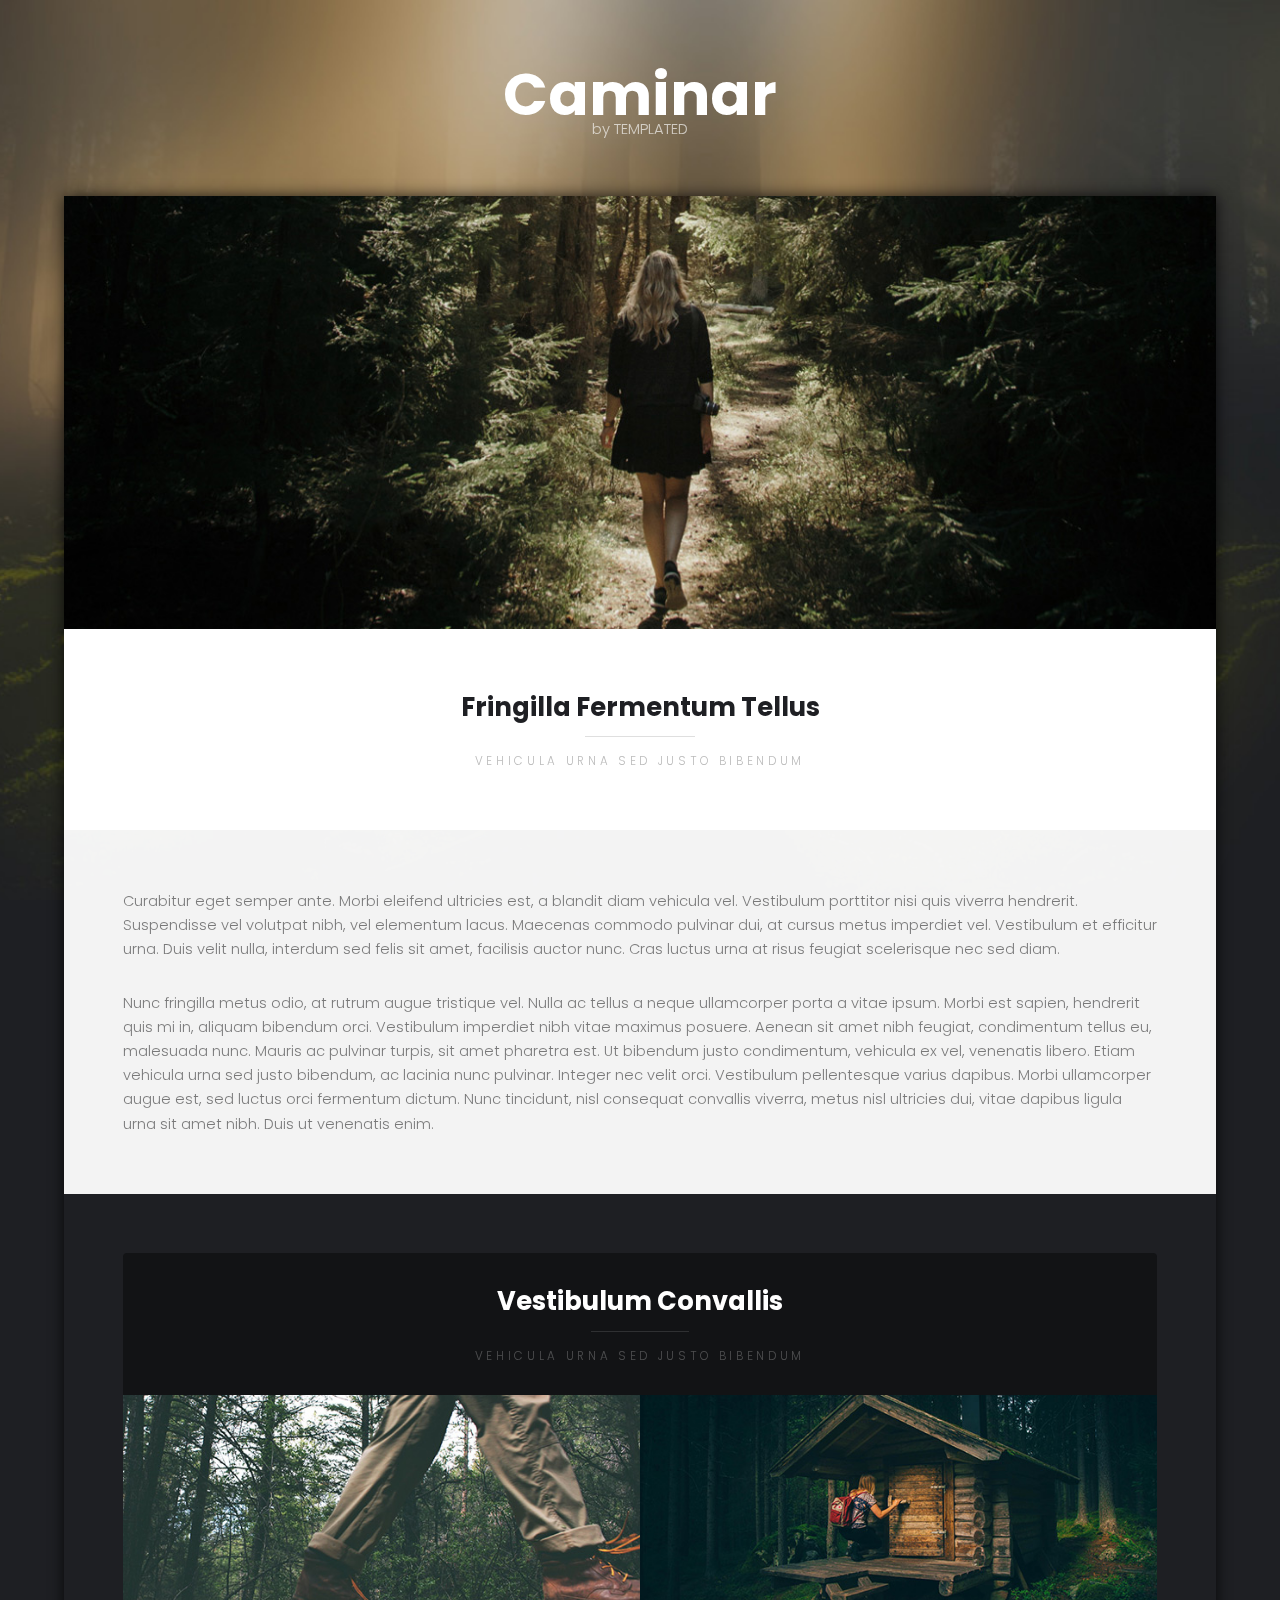
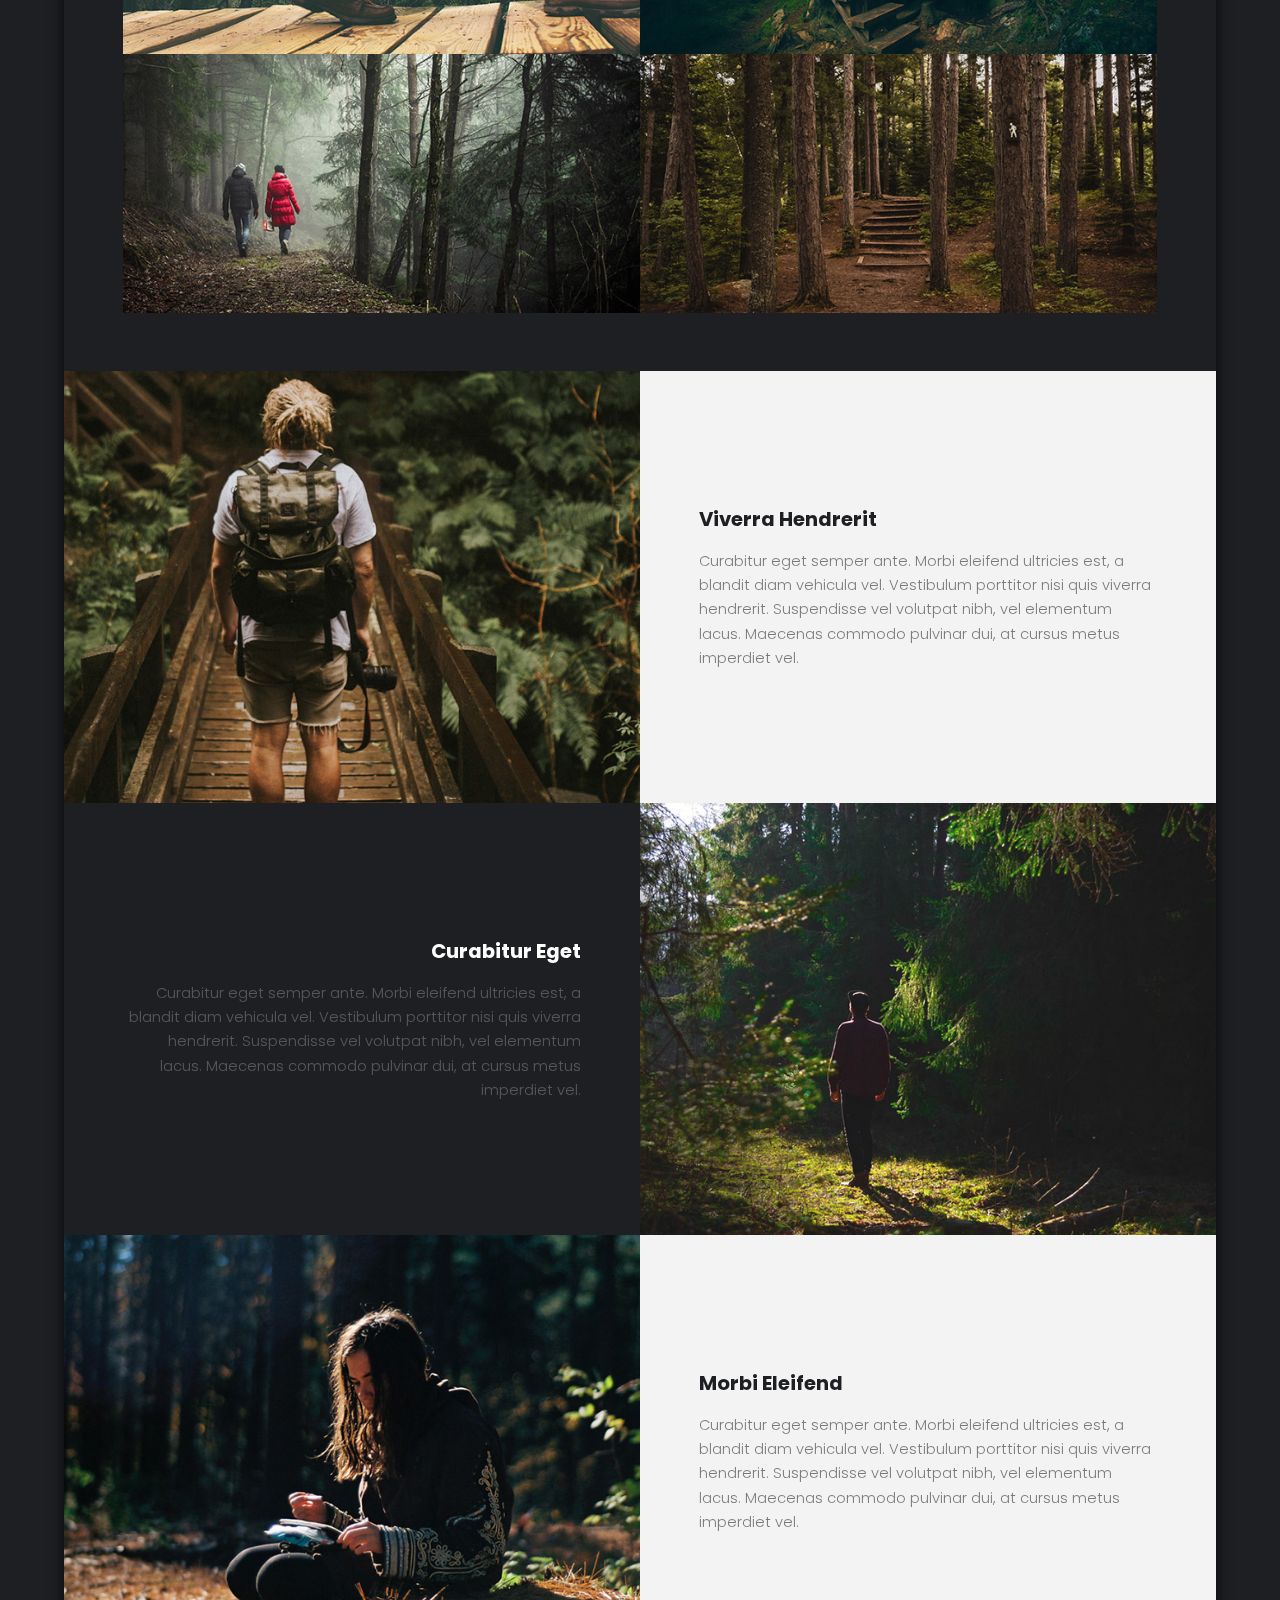
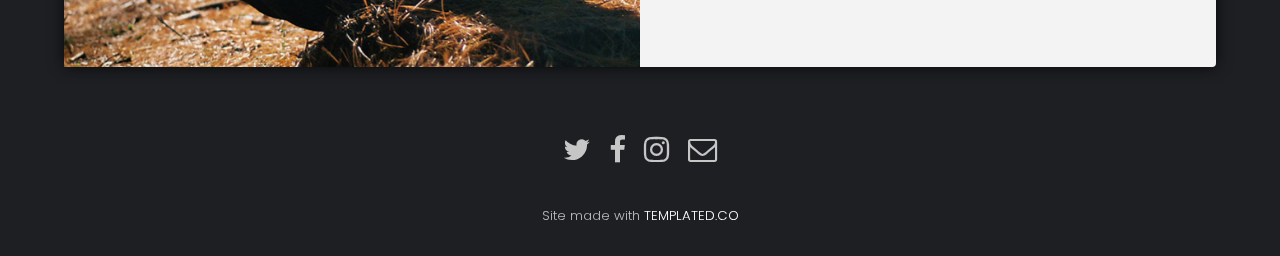
==== index.html @ f81799c0 "." ====
<!DOCTYPE HTML>
<!--
	Caminar by TEMPLATED
	templated.co @templatedco
	Released for free under the Creative Commons Attribution 3.0 license (templated.co/license)
-->
<html>
	<head>
		<title>Caminar by TEMPLATED</title>
		<meta charset="utf-8" />
		<meta name="viewport" content="width=device-width, initial-scale=1" />
		<link rel="stylesheet" href="assets/css/main.css" />
	</head>
	<body>

		<!-- Header -->
			<header id="header">
				<div class="logo"><a href="#">Caminar <span>by TEMPLATED</span></a></div>
			</header>

		<!-- Main -->
			<section id="main">
				<div class="inner">

				<!-- One -->
					<section id="one" class="wrapper style1">

						<div class="image fit flush">
							<img src="images/pic02.jpg" alt="" />
						</div>
						<header class="special">
							<h2>Fringilla Fermentum Tellus</h2>
							<p>vehicula urna sed justo bibendum</p>
						</header>
						<div class="content">
							<p>Curabitur eget semper ante. Morbi eleifend ultricies est, a blandit diam vehicula vel. Vestibulum porttitor nisi quis viverra hendrerit. Suspendisse vel volutpat nibh, vel elementum lacus. Maecenas commodo pulvinar dui, at cursus metus imperdiet vel. Vestibulum et efficitur urna. Duis velit nulla, interdum sed felis sit amet, facilisis auctor nunc. Cras luctus urna at risus feugiat scelerisque nec sed diam. </p>
							<p>Nunc fringilla metus odio, at rutrum augue tristique vel. Nulla ac tellus a neque ullamcorper porta a vitae ipsum. Morbi est sapien, hendrerit quis mi in, aliquam bibendum orci. Vestibulum imperdiet nibh vitae maximus posuere. Aenean sit amet nibh feugiat, condimentum tellus eu, malesuada nunc. Mauris ac pulvinar turpis, sit amet pharetra est. Ut bibendum justo condimentum, vehicula ex vel, venenatis libero. Etiam vehicula urna sed justo bibendum, ac lacinia nunc pulvinar. Integer nec velit orci. Vestibulum pellentesque varius dapibus. Morbi ullamcorper augue est, sed luctus orci fermentum dictum. Nunc tincidunt, nisl consequat convallis viverra, metus nisl ultricies dui, vitae dapibus ligula urna sit amet nibh. Duis ut venenatis enim.</p>
						</div>
					</section>

				<!-- Two -->
					<section id="two" class="wrapper style2">
						<header>
							<h2>Vestibulum Convallis</h2>
							<p>vehicula urna sed justo bibendum</p>
						</header>
						<div class="content">
							<div class="gallery">
								<div>
									<div class="image fit flush">
										<a href="images/pic03.jpg"><img src="images/pic03.jpg" alt="" /></a>
									</div>
								</div>
								<div>
									<div class="image fit flush">
										<a href="images/pic01.jpg"><img src="images/pic01.jpg" alt="" /></a>
									</div>
								</div>
								<div>
									<div class="image fit flush">
										<a href="images/pic04.jpg"><img src="images/pic04.jpg" alt="" /></a>
									</div>
								</div>
								<div>
									<div class="image fit flush">
										<a href="images/pic05.jpg"><img src="images/pic05.jpg" alt="" /></a>
									</div>
								</div>
							</div>
						</div>
					</section>

				<!-- Three -->
					<section id="three" class="wrapper">
						<div class="spotlight">
							<div class="image flush"><img src="images/pic06.jpg" alt="" /></div>
							<div class="inner">
								<h3>Viverra Hendrerit</h3>
								<p>Curabitur eget semper ante. Morbi eleifend ultricies est, a blandit diam vehicula vel. Vestibulum porttitor nisi quis viverra hendrerit. Suspendisse vel volutpat nibh, vel elementum lacus. Maecenas commodo pulvinar dui, at cursus metus imperdiet vel.</p>
							</div>
						</div>
						<div class="spotlight alt">
							<div class="image flush"><img src="images/pic07.jpg" alt="" /></div>
							<div  class="inner">
								<h3>Curabitur Eget</h3>
								<p>Curabitur eget semper ante. Morbi eleifend ultricies est, a blandit diam vehicula vel. Vestibulum porttitor nisi quis viverra hendrerit. Suspendisse vel volutpat nibh, vel elementum lacus. Maecenas commodo pulvinar dui, at cursus metus imperdiet vel.</p>
							</div>
						</div>
						<div class="spotlight">
							<div class="image flush"><img src="images/pic08.jpg" alt="" /></div>
							<div class="inner">
								<h3>Morbi Eleifend</h3>
								<p>Curabitur eget semper ante. Morbi eleifend ultricies est, a blandit diam vehicula vel. Vestibulum porttitor nisi quis viverra hendrerit. Suspendisse vel volutpat nibh, vel elementum lacus. Maecenas commodo pulvinar dui, at cursus metus imperdiet vel.</p>
							</div>
						</div>
					</section>

				</div>
			</section>

		<!-- Footer -->
			<footer id="footer">
				<div class="container">
					<ul class="icons">
						<li><a href="#" class="icon fa-twitter"><span class="label">Twitter</span></a></li>
						<li><a href="#" class="icon fa-facebook"><span class="label">Facebook</span></a></li>
						<li><a href="#" class="icon fa-instagram"><span class="label">Instagram</span></a></li>
						<li><a href="#" class="icon fa-envelope-o"><span class="label">Email</span></a></li>
					</ul>
				</div>
			</footer>

		<div class="copyright">
			Site made with <a href="https://templated.co/">TEMPLATED.CO</a>
		</div>

		<!-- Scripts -->
			<script src="assets/js/jquery.min.js"></script>
			<script src="assets/js/jquery.poptrox.min.js"></script>
			<script src="assets/js/skel.min.js"></script>
			<script src="assets/js/util.js"></script>
			<script src="assets/js/main.js"></script>

	</body>
</html>
---- assets/css/main.css ----
@import url(font-awesome.min.css);
@import url("https://fonts.googleapis.com/css?family=Poppins:300,400,500,600,700");

/*
	Caminar by TEMPLATED
	templated.co @templatedco
	Released for free under the Creative Commons Attribution 3.0 license (templated.co/license)
*/

/* Reset */

	html, body, div, span, applet, object, iframe, h1, h2, h3, h4, h5, h6, p, blockquote, pre, a, abbr, acronym, address, big, cite, code, del, dfn, em, img, ins, kbd, q, s, samp, small, strike, strong, sub, sup, tt, var, b, u, i, center, dl, dt, dd, ol, ul, li, fieldset, form, label, legend, table, caption, tbody, tfoot, thead, tr, th, td, article, aside, canvas, details, embed, figure, figcaption, footer, header, hgroup, menu, nav, output, ruby, section, summary, time, mark, audio, video {
		margin: 0;
		padding: 0;
		border: 0;
		font-size: 100%;
		font: inherit;
		vertical-align: baseline;
	}

	article, aside, details, figcaption, figure, footer, header, hgroup, menu, nav, section {
		display: block;
	}

	body {
		line-height: 1;
	}

	ol, ul {
		list-style: none;
	}

	blockquote, q {
		quotes: none;
	}

	blockquote:before, blockquote:after, q:before, q:after {
		content: '';
		content: none;
	}

	table {
		border-collapse: collapse;
		border-spacing: 0;
	}

	body {
		-webkit-text-size-adjust: none;
	}

/* Box Model */

	*, *:before, *:after {
		-moz-box-sizing: border-box;
		-webkit-box-sizing: border-box;
		box-sizing: border-box;
	}

/* Containers */

	.container {
		margin-left: auto;
		margin-right: auto;
	}

	.container.\31 25\25 {
		width: 100%;
		max-width: 100rem;
		min-width: 80rem;
	}

	.container.\37 5\25 {
		width: 60rem;
	}

	.container.\35 0\25 {
		width: 40rem;
	}

	.container.\32 5\25 {
		width: 20rem;
	}

	.container {
		width: 80rem;
	}

	@media screen and (max-width: 1680px) {

		.container.\31 25\25 {
			width: 100%;
			max-width: 100rem;
			min-width: 80rem;
		}

		.container.\37 5\25 {
			width: 60rem;
		}

		.container.\35 0\25 {
			width: 40rem;
		}

		.container.\32 5\25 {
			width: 20rem;
		}

		.container {
			width: 80rem;
		}

	}

	@media screen and (max-width: 1280px) {

		.container.\31 25\25 {
			width: 100%;
			max-width: 81.25rem;
			min-width: 65rem;
		}

		.container.\37 5\25 {
			width: 48.75rem;
		}

		.container.\35 0\25 {
			width: 32.5rem;
		}

		.container.\32 5\25 {
			width: 16.25rem;
		}

		.container {
			width: 65rem;
		}

	}

	@media screen and (max-width: 980px) {

		.container.\31 25\25 {
			width: 100%;
			max-width: 112.5%;
			min-width: 90%;
		}

		.container.\37 5\25 {
			width: 67.5%;
		}

		.container.\35 0\25 {
			width: 45%;
		}

		.container.\32 5\25 {
			width: 22.5%;
		}

		.container {
			width: 90%;
		}

	}

	@media screen and (max-width: 736px) {

		.container.\31 25\25 {
			width: 100%;
			max-width: 112.5%;
			min-width: 90%;
		}

		.container.\37 5\25 {
			width: 67.5%;
		}

		.container.\35 0\25 {
			width: 45%;
		}
		}

		.container.\32 5\25 {
			width: 22.5%;
		}

		.container {
			width: 90% !important;
		}

	}

	@media screen and (max-width: 480px) {

		.container.\31 25\25 {
			width: 100%;
			max-width: 112.5%;
			min-width: 90%;
		}

		.container.\37 5\25 {
			width: 67.5%;
		}

		.container.\35 0\25 {
			width: 45%;
		}

		.container.\32 5\25 {
			width: 22.5%;
		}

		.container {
			width: 90% !important;
		}

	}

/* Grid */

	.row {
		border-bottom: solid 1px transparent;
		-moz-box-sizing: border-box;
		-webkit-box-sizing: border-box;
		box-sizing: border-box;
	}

	.row > * {
		float: left;
		-moz-box-sizing: border-box;
		-webkit-box-sizing: border-box;
		box-sizing: border-box;
	}

	.row:after, .row:before {
		content: '';
		display: block;
		clear: both;
		height: 0;
	}

	.row.uniform > * > :first-child {
		margin-top: 0;
	}

	.row.uniform > * > :last-child {
		margin-bottom: 0;
	}

	.row.\30 \25 > * {
		padding: 0 0 0 0rem;
	}

	.row.\30 \25 {
		margin: 0 0 -1px 0rem;
	}

	.row.uniform.\30 \25 > * {
		padding: 0rem 0 0 0rem;
	}

	.row.uniform.\30 \25 {
		margin: 0rem 0 -1px 0rem;
	}

	.row > * {
		padding: 0 0 0 2rem;
	}

	.row {
		margin: 0 0 -1px -2rem;
	}

	.row.uniform > * {
		padding: 2rem 0 0 2rem;
	}

	.row.uniform {
		margin: -2rem 0 -1px -2rem;
	}

	.row.\32 00\25 > * {
		padding: 0 0 0 4rem;
	}

	.row.\32 00\25 {
		margin: 0 0 -1px -4rem;
	}

	.row.uniform.\32 00\25 > * {
		padding: 4rem 0 0 4rem;
	}

	.row.uniform.\32 00\25 {
		margin: -4rem 0 -1px -4rem;
	}

	.row.\31 50\25 > * {
		padding: 0 0 0 3rem;
	}

	.row.\31 50\25 {
		margin: 0 0 -1px -3rem;
	}

	.row.uniform.\31 50\25 > * {
		padding: 3rem 0 0 3rem;
	}

	.row.uniform.\31 50\25 {
		margin: -3rem 0 -1px -3rem;
	}

	.row.\35 0\25 > * {
		padding: 0 0 0 1rem;
	}

	.row.\35 0\25 {
		margin: 0 0 -1px -1rem;
	}

	.row.uniform.\35 0\25 > * {
		padding: 1rem 0 0 1rem;
	}

	.row.uniform.\35 0\25 {
		margin: -1rem 0 -1px -1rem;
	}

	.row.\32 5\25 > * {
		padding: 0 0 0 0.5rem;
	}

	.row.\32 5\25 {
		margin: 0 0 -1px -0.5rem;
	}

	.row.uniform.\32 5\25 > * {
		padding: 0.5rem 0 0 0.5rem;
	}

	.row.uniform.\32 5\25 {
		margin: -0.5rem 0 -1px -0.5rem;
	}

	.\31 2u, .\31 2u\24 {
		width: 100%;
		clear: none;
		margin-left: 0;
	}

	.\31 1u, .\31 1u\24 {
		width: 91.6666666667%;
		clear: none;
		margin-left: 0;
	}

	.\31 0u, .\31 0u\24 {
		width: 83.3333333333%;
		clear: none;
		margin-left: 0;
	}

	.\39 u, .\39 u\24 {
		width: 75%;
		clear: none;
		margin-left: 0;
	}

	.\38 u, .\38 u\24 {
		width: 66.6666666667%;
		clear: none;
		margin-left: 0;
	}

	.\37 u, .\37 u\24 {
		width: 58.3333333333%;
		clear: none;
		margin-left: 0;
	}

	.\36 u, .\36 u\24 {
		width: 50%;
		clear: none;
		margin-left: 0;
	}

	.\35 u, .\35 u\24 {
		width: 41.6666666667%;
		clear: none;
		margin-left: 0;
	}

	.\34 u, .\34 u\24 {
		width: 33.3333333333%;
		clear: none;
		margin-left: 0;
	}

	.\33 u, .\33 u\24 {
		width: 25%;
		clear: none;
		margin-left: 0;
	}

	.\32 u, .\32 u\24 {
		width: 16.6666666667%;
		clear: none;
		margin-left: 0;
	}

	.\31 u, .\31 u\24 {
		width: 8.3333333333%;
		clear: none;
		margin-left: 0;
	}

	.\31 2u\24 + *,
	.\31 1u\24 + *,
	.\31 0u\24 + *,
	.\39 u\24 + *,
	.\38 u\24 + *,
	.\37 u\24 + *,
	.\36 u\24 + *,
	.\35 u\24 + *,
	.\34 u\24 + *,
	.\33 u\24 + *,
	.\32 u\24 + *,
	.\31 u\24 + * {
		clear: left;
	}

	.\-11u {
		margin-left: 91.66667%;
	}

	.\-10u {
		margin-left: 83.33333%;
	}

	.\-9u {
		margin-left: 75%;
	}

	.\-8u {
		margin-left: 66.66667%;
	}

	.\-7u {
		margin-left: 58.33333%;
	}

	.\-6u {
		margin-left: 50%;
	}

	.\-5u {
		margin-left: 41.66667%;
	}

	.\-4u {
		margin-left: 33.33333%;
	}

	.\-3u {
		margin-left: 25%;
	}

	.\-2u {
		margin-left: 16.66667%;
	}

	.\-1u {
		margin-left: 8.33333%;
	}

	@media screen and (max-width: 1680px) {

		.row > * {
			padding: 0 0 0 2rem;
		}

		.row {
			margin: 0 0 -1px -2rem;
		}

		.row.uniform > * {
			padding: 2rem 0 0 2rem;
		}

		.row.uniform {
			margin: -2rem 0 -1px -2rem;
		}

		.row.\32 00\25 > * {
			padding: 0 0 0 4rem;
		}

		.row.\32 00\25 {
			margin: 0 0 -1px -4rem;
		}

		.row.uniform.\32 00\25 > * {
			padding: 4rem 0 0 4rem;
		}

		.row.uniform.\32 00\25 {
			margin: -4rem 0 -1px -4rem;
		}

		.row.\31 50\25 > * {
			padding: 0 0 0 3rem;
		}

		.row.\31 50\25 {
			margin: 0 0 -1px -3rem;
		}

		.row.uniform.\31 50\25 > * {
			padding: 3rem 0 0 3rem;
		}

		.row.uniform.\31 50\25 {
			margin: -3rem 0 -1px -3rem;
		}

		.row.\35 0\25 > * {
			padding: 0 0 0 1rem;
		}

		.row.\35 0\25 {
			margin: 0 0 -1px -1rem;
		}

		.row.uniform.\35 0\25 > * {
			padding: 1rem 0 0 1rem;
		}

		.row.uniform.\35 0\25 {
			margin: -1rem 0 -1px -1rem;
		}

		.row.\32 5\25 > * {
			padding: 0 0 0 0.5rem;
		}

		.row.\32 5\25 {
			margin: 0 0 -1px -0.5rem;
		}

		.row.uniform.\32 5\25 > * {
			padding: 0.5rem 0 0 0.5rem;
		}

		.row.uniform.\32 5\25 {
			margin: -0.5rem 0 -1px -0.5rem;
		}

		.\31 2u\28xlarge\29, .\31 2u\24\28xlarge\29 {
			width: 100%;
			clear: none;
			margin-left: 0;
		}

		.\31 1u\28xlarge\29, .\31 1u\24\28xlarge\29 {
			width: 91.6666666667%;
			clear: none;
			margin-left: 0;
		}

		.\31 0u\28xlarge\29, .\31 0u\24\28xlarge\29 {
			width: 83.3333333333%;
			clear: none;
			margin-left: 0;
		}

		.\39 u\28xlarge\29, .\39 u\24\28xlarge\29 {
			width: 75%;
			clear: none;
			margin-left: 0;
		}

		.\38 u\28xlarge\29, .\38 u\24\28xlarge\29 {
			width: 66.6666666667%;
			clear: none;
			margin-left: 0;
		}

		.\37 u\28xlarge\29, .\37 u\24\28xlarge\29 {
			width: 58.3333333333%;
			clear: none;
			margin-left: 0;
		}

		.\36 u\28xlarge\29, .\36 u\24\28xlarge\29 {
			width: 50%;
			clear: none;
			margin-left: 0;
		}

		.\35 u\28xlarge\29, .\35 u\24\28xlarge\29 {
			width: 41.6666666667%;
			clear: none;
			margin-left: 0;
		}

		.\34 u\28xlarge\29, .\34 u\24\28xlarge\29 {
			width: 33.3333333333%;
			clear: none;
			margin-left: 0;
		}

		.\33 u\28xlarge\29, .\33 u\24\28xlarge\29 {
			width: 25%;
			clear: none;
			margin-left: 0;
		}

		.\32 u\28xlarge\29, .\32 u\24\28xlarge\29 {
			width: 16.6666666667%;
			clear: none;
			margin-left: 0;
		}

		.\31 u\28xlarge\29, .\31 u\24\28xlarge\29 {
			width: 8.3333333333%;
			clear: none;
			margin-left: 0;
		}

		.\31 2u\24\28xlarge\29 + *,
		.\31 1u\24\28xlarge\29 + *,
		.\31 0u\24\28xlarge\29 + *,
		.\39 u\24\28xlarge\29 + *,
		.\38 u\24\28xlarge\29 + *,
		.\37 u\24\28xlarge\29 + *,
		.\36 u\24\28xlarge\29 + *,
		.\35 u\24\28xlarge\29 + *,
		.\34 u\24\28xlarge\29 + *,
		.\33 u\24\28xlarge\29 + *,
		.\32 u\24\28xlarge\29 + *,
		.\31 u\24\28xlarge\29 + * {
			clear: left;
		}

		.\-11u\28xlarge\29 {
			margin-left: 91.66667%;
		}

		.\-10u\28xlarge\29 {
			margin-left: 83.33333%;
		}

		.\-9u\28xlarge\29 {
			margin-left: 75%;
		}

		.\-8u\28xlarge\29 {
			margin-left: 66.66667%;
		}

		.\-7u\28xlarge\29 {
			margin-left: 58.33333%;
		}

		.\-6u\28xlarge\29 {
			margin-left: 50%;
		}

		.\-5u\28xlarge\29 {
			margin-left: 41.66667%;
		}

		.\-4u\28xlarge\29 {
			margin-left: 33.33333%;
		}

		.\-3u\28xlarge\29 {
			margin-left: 25%;
		}

		.\-2u\28xlarge\29 {
			margin-left: 16.66667%;
		}

		.\-1u\28xlarge\29 {
			margin-left: 8.33333%;
		}

	}

	@media screen and (max-width: 1280px) {

		.row > * {
			padding: 0 0 0 1.5rem;
		}

		.row {
			margin: 0 0 -1px -1.5rem;
		}

		.row.uniform > * {
			padding: 1.5rem 0 0 1.5rem;
		}

		.row.uniform {
			margin: -1.5rem 0 -1px -1.5rem;
		}

		.row.\32 00\25 > * {
			padding: 0 0 0 3rem;
		}

		.row.\32 00\25 {
			margin: 0 0 -1px -3rem;
		}

		.row.uniform.\32 00\25 > * {
			padding: 3rem 0 0 3rem;
		}

		.row.uniform.\32 00\25 {
			margin: -3rem 0 -1px -3rem;
		}

		.row.\31 50\25 > * {
			padding: 0 0 0 2.25rem;
		}

		.row.\31 50\25 {
			margin: 0 0 -1px -2.25rem;
		}

		.row.uniform.\31 50\25 > * {
			padding: 2.25rem 0 0 2.25rem;
		}

		.row.uniform.\31 50\25 {
			margin: -2.25rem 0 -1px -2.25rem;
		}

		.row.\35 0\25 > * {
			padding: 0 0 0 0.75rem;
		}

		.row.\35 0\25 {
			margin: 0 0 -1px -0.75rem;
		}

		.row.uniform.\35 0\25 > * {
			padding: 0.75rem 0 0 0.75rem;
		}

		.row.uniform.\35 0\25 {
			margin: -0.75rem 0 -1px -0.75rem;
		}

		.row.\32 5\25 > * {
			padding: 0 0 0 0.375rem;
		}

		.row.\32 5\25 {
			margin: 0 0 -1px -0.375rem;
		}

		.row.uniform.\32 5\25 > * {
			padding: 0.375rem 0 0 0.375rem;
		}

		.row.uniform.\32 5\25 {
			margin: -0.375rem 0 -1px -0.375rem;
		}

		.\31 2u\28large\29, .\31 2u\24\28large\29 {
			width: 100%;
			clear: none;
			margin-left: 0;
		}

		.\31 1u\28large\29, .\31 1u\24\28large\29 {
			width: 91.6666666667%;
			clear: none;
			margin-left: 0;
		}

		.\31 0u\28large\29, .\31 0u\24\28large\29 {
			width: 83.3333333333%;
			clear: none;
			margin-left: 0;
		}

		.\39 u\28large\29, .\39 u\24\28large\29 {
			width: 75%;
			clear: none;
			margin-left: 0;
		}

		.\38 u\28large\29, .\38 u\24\28large\29 {
			width: 66.6666666667%;
			clear: none;
			margin-left: 0;
		}

		.\37 u\28large\29, .\37 u\24\28large\29 {
			width: 58.3333333333%;
			clear: none;
			margin-left: 0;
		}

		.\36 u\28large\29, .\36 u\24\28large\29 {
			width: 50%;
			clear: none;
			margin-left: 0;
		}

		.\35 u\28large\29, .\35 u\24\28large\29 {
			width: 41.6666666667%;
			clear: none;
			margin-left: 0;
		}

		.\34 u\28large\29, .\34 u\24\28large\29 {
			width: 33.3333333333%;
			clear: none;
			margin-left: 0;
		}

		.\33 u\28large\29, .\33 u\24\28large\29 {
			width: 25%;
			clear: none;
			margin-left: 0;
		}

		.\32 u\28large\29, .\32 u\24\28large\29 {
			width: 16.6666666667%;
			clear: none;
			margin-left: 0;
		}

		.\31 u\28large\29, .\31 u\24\28large\29 {
			width: 8.3333333333%;
			clear: none;
			margin-left: 0;
		}

		.\31 2u\24\28large\29 + *,
		.\31 1u\24\28large\29 + *,
		.\31 0u\24\28large\29 + *,
		.\39 u\24\28large\29 + *,
		.\38 u\24\28large\29 + *,
		.\37 u\24\28large\29 + *,
		.\36 u\24\28large\29 + *,
		.\35 u\24\28large\29 + *,
		.\34 u\24\28large\29 + *,
		.\33 u\24\28large\29 + *,
		.\32 u\24\28large\29 + *,
		.\31 u\24\28large\29 + * {
			clear: left;
		}

		.\-11u\28large\29 {
			margin-left: 91.66667%;
		}

		.\-10u\28large\29 {
			margin-left: 83.33333%;
		}

		.\-9u\28large\29 {
			margin-left: 75%;
		}

		.\-8u\28large\29 {
			margin-left: 66.66667%;
		}

		.\-7u\28large\29 {
			margin-left: 58.33333%;
		}

		.\-6u\28large\29 {
			margin-left: 50%;
		}

		.\-5u\28large\29 {
			margin-left: 41.66667%;
		}

		.\-4u\28large\29 {
			margin-left: 33.33333%;
		}

		.\-3u\28large\29 {
			margin-left: 25%;
		}

		.\-2u\28large\29 {
			margin-left: 16.66667%;
		}

		.\-1u\28large\29 {
			margin-left: 8.33333%;
		}

	}

	@media screen and (max-width: 980px) {

		.row > * {
			padding: 0 0 0 1.5rem;
		}

		.row {
			margin: 0 0 -1px -1.5rem;
		}

		.row.uniform > * {
			padding: 1.5rem 0 0 1.5rem;
		}

		.row.uniform {
			margin: -1.5rem 0 -1px -1.5rem;
		}

		.row.\32 00\25 > * {
			padding: 0 0 0 3rem;
		}

		.row.\32 00\25 {
			margin: 0 0 -1px -3rem;
		}

		.row.uniform.\32 00\25 > * {
			padding: 3rem 0 0 3rem;
		}

		.row.uniform.\32 00\25 {
			margin: -3rem 0 -1px -3rem;
		}

		.row.\31 50\25 > * {
			padding: 0 0 0 2.25rem;
		}

		.row.\31 50\25 {
			margin: 0 0 -1px -2.25rem;
		}

		.row.uniform.\31 50\25 > * {
			padding: 2.25rem 0 0 2.25rem;
		}

		.row.uniform.\31 50\25 {
			margin: -2.25rem 0 -1px -2.25rem;
		}

		.row.\35 0\25 > * {
			padding: 0 0 0 0.75rem;
		}

		.row.\35 0\25 {
			margin: 0 0 -1px -0.75rem;
		}

		.row.uniform.\35 0\25 > * {
			padding: 0.75rem 0 0 0.75rem;
		}

		.row.uniform.\35 0\25 {
			margin: -0.75rem 0 -1px -0.75rem;
		}

		.row.\32 5\25 > * {
			padding: 0 0 0 0.375rem;
		}

		.row.\32 5\25 {
			margin: 0 0 -1px -0.375rem;
		}

		.row.uniform.\32 5\25 > * {
			padding: 0.375rem 0 0 0.375rem;
		}

		.row.uniform.\32 5\25 {
			margin: -0.375rem 0 -1px -0.375rem;
		}

		.\31 2u\28medium\29, .\31 2u\24\28medium\29 {
			width: 100%;
			clear: none;
			margin-left: 0;
		}

		.\31 1u\28medium\29, .\31 1u\24\28medium\29 {
			width: 91.6666666667%;
			clear: none;
			margin-left: 0;
		}

		.\31 0u\28medium\29, .\31 0u\24\28medium\29 {
			width: 83.3333333333%;
			clear: none;
			margin-left: 0;
		}

		.\39 u\28medium\29, .\39 u\24\28medium\29 {
			width: 75%;
			clear: none;
			margin-left: 0;
		}

		.\38 u\28medium\29, .\38 u\24\28medium\29 {
			width: 66.6666666667%;
			clear: none;
			margin-left: 0;
		}

		.\37 u\28medium\29, .\37 u\24\28medium\29 {
			width: 58.3333333333%;
			clear: none;
			margin-left: 0;
		}

		.\36 u\28medium\29, .\36 u\24\28medium\29 {
			width: 50%;
			clear: none;
			margin-left: 0;
		}

		.\35 u\28medium\29, .\35 u\24\28medium\29 {
			width: 41.6666666667%;
			clear: none;
			margin-left: 0;
		}

		.\34 u\28medium\29, .\34 u\24\28medium\29 {
			width: 33.3333333333%;
			clear: none;
			margin-left: 0;
		}

		.\33 u\28medium\29, .\33 u\24\28medium\29 {
			width: 25%;
			clear: none;
			margin-left: 0;
		}

		.\32 u\28medium\29, .\32 u\24\28medium\29 {
			width: 16.6666666667%;
			clear: none;
			margin-left: 0;
		}

		.\31 u\28medium\29, .\31 u\24\28medium\29 {
			width: 8.3333333333%;
			clear: none;
			margin-left: 0;
		}

		.\31 2u\24\28medium\29 + *,
		.\31 1u\24\28medium\29 + *,
		.\31 0u\24\28medium\29 + *,
		.\39 u\24\28medium\29 + *,
		.\38 u\24\28medium\29 + *,
		.\37 u\24\28medium\29 + *,
		.\36 u\24\28medium\29 + *,
		.\35 u\24\28medium\29 + *,
		.\34 u\24\28medium\29 + *,
		.\33 u\24\28medium\29 + *,
		.\32 u\24\28medium\29 + *,
		.\31 u\24\28medium\29 + * {
			clear: left;
		}

		.\-11u\28medium\29 {
			margin-left: 91.66667%;
		}

		.\-10u\28medium\29 {
			margin-left: 83.33333%;
		}

		.\-9u\28medium\29 {
			margin-left: 75%;
		}

		.\-8u\28medium\29 {
			margin-left: 66.66667%;
		}

		.\-7u\28medium\29 {
			margin-left: 58.33333%;
		}

		.\-6u\28medium\29 {
			margin-left: 50%;
		}

		.\-5u\28medium\29 {
			margin-left: 41.66667%;
		}

		.\-4u\28medium\29 {
			margin-left: 33.33333%;
		}

		.\-3u\28medium\29 {
			margin-left: 25%;
		}

		.\-2u\28medium\29 {
			margin-left: 16.66667%;
		}

		.\-1u\28medium\29 {
			margin-left: 8.33333%;
		}

	}

	@media screen and (max-width: 736px) {

		.row > * {
			padding: 0 0 0 1.25rem;
		}

		.row {
			margin: 0 0 -1px -1.25rem;
		}

		.row.uniform > * {
			padding: 1.25rem 0 0 1.25rem;
		}

		.row.uniform {
			margin: -1.25rem 0 -1px -1.25rem;
		}

		.row.\32 00\25 > * {
			padding: 0 0 0 2.5rem;
		}

		.row.\32 00\25 {
			margin: 0 0 -1px -2.5rem;
		}

		.row.uniform.\32 00\25 > * {
			padding: 2.5rem 0 0 2.5rem;
		}

		.row.uniform.\32 00\25 {
			margin: -2.5rem 0 -1px -2.5rem;
		}

		.row.\31 50\25 > * {
			padding: 0 0 0 1.875rem;
		}

		.row.\31 50\25 {
			margin: 0 0 -1px -1.875rem;
		}

		.row.uniform.\31 50\25 > * {
			padding: 1.875rem 0 0 1.875rem;
		}

		.row.uniform.\31 50\25 {
			margin: -1.875rem 0 -1px -1.875rem;
		}

		.row.\35 0\25 > * {
			padding: 0 0 0 0.625rem;
		}

		.row.\35 0\25 {
			margin: 0 0 -1px -0.625rem;
		}

		.row.uniform.\35 0\25 > * {
			padding: 0.625rem 0 0 0.625rem;
		}

		.row.uniform.\35 0\25 {
			margin: -0.625rem 0 -1px -0.625rem;
		}

		.row.\32 5\25 > * {
			padding: 0 0 0 0.3125rem;
		}

		.row.\32 5\25 {
			margin: 0 0 -1px -0.3125rem;
		}

		.row.uniform.\32 5\25 > * {
			padding: 0.3125rem 0 0 0.3125rem;
		}

		.row.uniform.\32 5\25 {
			margin: -0.3125rem 0 -1px -0.3125rem;
		}

		.\31 2u\28small\29, .\31 2u\24\28small\29 {
			width: 100%;
			clear: none;
			margin-left: 0;
		}

		.\31 1u\28small\29, .\31 1u\24\28small\29 {
			width: 91.6666666667%;
			clear: none;
			margin-left: 0;
		}

		.\31 0u\28small\29, .\31 0u\24\28small\29 {
			width: 83.3333333333%;
			clear: none;
			margin-left: 0;
		}

		.\39 u\28small\29, .\39 u\24\28small\29 {
			width: 75%;
			clear: none;
			margin-left: 0;
		}

		.\38 u\28small\29, .\38 u\24\28small\29 {
			width: 66.6666666667%;
			clear: none;
			margin-left: 0;
		}

		.\37 u\28small\29, .\37 u\24\28small\29 {
			width: 58.3333333333%;
			clear: none;
			margin-left: 0;
		}

		.\36 u\28small\29, .\36 u\24\28small\29 {
			width: 50%;
			clear: none;
			margin-left: 0;
		}

		.\35 u\28small\29, .\35 u\24\28small\29 {
			width: 41.6666666667%;
			clear: none;
			margin-left: 0;
		}

		.\34 u\28small\29, .\34 u\24\28small\29 {
			width: 33.3333333333%;
			clear: none;
			margin-left: 0;
		}

		.\33 u\28small\29, .\33 u\24\28small\29 {
			width: 25%;
			clear: none;
			margin-left: 0;
		}

		.\32 u\28small\29, .\32 u\24\28small\29 {
			width: 16.6666666667%;
			clear: none;
			margin-left: 0;
		}

		.\31 u\28small\29, .\31 u\24\28small\29 {
			width: 8.3333333333%;
			clear: none;
			margin-left: 0;
		}

		.\31 2u\24\28small\29 + *,
		.\31 1u\24\28small\29 + *,
		.\31 0u\24\28small\29 + *,
		.\39 u\24\28small\29 + *,
		.\38 u\24\28small\29 + *,
		.\37 u\24\28small\29 + *,
		.\36 u\24\28small\29 + *,
		.\35 u\24\28small\29 + *,
		.\34 u\24\28small\29 + *,
		.\33 u\24\28small\29 + *,
		.\32 u\24\28small\29 + *,
		.\31 u\24\28small\29 + * {
			clear: left;
		}

		.\-11u\28small\29 {
			margin-left: 91.66667%;
		}

		.\-10u\28small\29 {
			margin-left: 83.33333%;
		}

		.\-9u\28small\29 {
			margin-left: 75%;
		}

		.\-8u\28small\29 {
			margin-left: 66.66667%;
		}

		.\-7u\28small\29 {
			margin-left: 58.33333%;
		}

		.\-6u\28small\29 {
			margin-left: 50%;
		}

		.\-5u\28small\29 {
			margin-left: 41.66667%;
		}

		.\-4u\28small\29 {
			margin-left: 33.33333%;
		}

		.\-3u\28small\29 {
			margin-left: 25%;
		}

		.\-2u\28small\29 {
			margin-left: 16.66667%;
		}

		.\-1u\28small\29 {
			margin-left: 8.33333%;
		}

	}

	@media screen and (max-width: 480px) {

		.row > * {
			padding: 0 0 0 1.25rem;
		}

		.row {
			margin: 0 0 -1px -1.25rem;
		}

		.row.uniform > * {
			padding: 1.25rem 0 0 1.25rem;
		}

		.row.uniform {
			margin: -1.25rem 0 -1px -1.25rem;
		}

		.row.\32 00\25 > * {
			padding: 0 0 0 2.5rem;
		}

		.row.\32 00\25 {
			margin: 0 0 -1px -2.5rem;
		}

		.row.uniform.\32 00\25 > * {
			padding: 2.5rem 0 0 2.5rem;
		}

		.row.uniform.\32 00\25 {
			margin: -2.5rem 0 -1px -2.5rem;
		}

		.row.\31 50\25 > * {
			padding: 0 0 0 1.875rem;
		}

		.row.\31 50\25 {
			margin: 0 0 -1px -1.875rem;
		}

		.row.uniform.\31 50\25 > * {
			padding: 1.875rem 0 0 1.875rem;
		}

		.row.uniform.\31 50\25 {
			margin: -1.875rem 0 -1px -1.875rem;
		}

		.row.\35 0\25 > * {
			padding: 0 0 0 0.625rem;
		}

		.row.\35 0\25 {
			margin: 0 0 -1px -0.625rem;
		}

		.row.uniform.\35 0\25 > * {
			padding: 0.625rem 0 0 0.625rem;
		}

		.row.uniform.\35 0\25 {
			margin: -0.625rem 0 -1px -0.625rem;
		}

		.row.\32 5\25 > * {
			padding: 0 0 0 0.3125rem;
		}

		.row.\32 5\25 {
			margin: 0 0 -1px -0.3125rem;
		}

		.row.uniform.\32 5\25 > * {
			padding: 0.3125rem 0 0 0.3125rem;
		}

		.row.uniform.\32 5\25 {
			margin: -0.3125rem 0 -1px -0.3125rem;
		}

		.\31 2u\28xsmall\29, .\31 2u\24\28xsmall\29 {
			width: 100%;
			clear: none;
			margin-left: 0;
		}

		.\31 1u\28xsmall\29, .\31 1u\24\28xsmall\29 {
			width: 91.6666666667%;
			clear: none;
			margin-left: 0;
		}

		.\31 0u\28xsmall\29, .\31 0u\24\28xsmall\29 {
			width: 83.3333333333%;
			clear: none;
			margin-left: 0;
		}

		.\39 u\28xsmall\29, .\39 u\24\28xsmall\29 {
			width: 75%;
			clear: none;
			margin-left: 0;
		}

		.\38 u\28xsmall\29, .\38 u\24\28xsmall\29 {
			width: 66.6666666667%;
			clear: none;
			margin-left: 0;
		}

		.\37 u\28xsmall\29, .\37 u\24\28xsmall\29 {
			width: 58.3333333333%;
			clear: none;
			margin-left: 0;
		}

		.\36 u\28xsmall\29, .\36 u\24\28xsmall\29 {
			width: 50%;
			clear: none;
			margin-left: 0;
		}

		.\35 u\28xsmall\29, .\35 u\24\28xsmall\29 {
			width: 41.6666666667%;
			clear: none;
			margin-left: 0;
		}

		.\34 u\28xsmall\29, .\34 u\24\28xsmall\29 {
			width: 33.3333333333%;
			clear: none;
			margin-left: 0;
		}

		.\33 u\28xsmall\29, .\33 u\24\28xsmall\29 {
			width: 25%;
			clear: none;
			margin-left: 0;
		}

		.\32 u\28xsmall\29, .\32 u\24\28xsmall\29 {
			width: 16.6666666667%;
			clear: none;
			margin-left: 0;
		}

		.\31 u\28xsmall\29, .\31 u\24\28xsmall\29 {
			width: 8.3333333333%;
			clear: none;
			margin-left: 0;
		}

		.\31 2u\24\28xsmall\29 + *,
		.\31 1u\24\28xsmall\29 + *,
		.\31 0u\24\28xsmall\29 + *,
		.\39 u\24\28xsmall\29 + *,
		.\38 u\24\28xsmall\29 + *,
		.\37 u\24\28xsmall\29 + *,
		.\36 u\24\28xsmall\29 + *,
		.\35 u\24\28xsmall\29 + *,
		.\34 u\24\28xsmall\29 + *,
		.\33 u\24\28xsmall\29 + *,
		.\32 u\24\28xsmall\29 + *,
		.\31 u\24\28xsmall\29 + * {
			clear: left;
		}

		.\-11u\28xsmall\29 {
			margin-left: 91.66667%;
		}

		.\-10u\28xsmall\29 {
			margin-left: 83.33333%;
		}

		.\-9u\28xsmall\29 {
			margin-left: 75%;
		}

		.\-8u\28xsmall\29 {
			margin-left: 66.66667%;
		}

		.\-7u\28xsmall\29 {
			margin-left: 58.33333%;
		}

		.\-6u\28xsmall\29 {
			margin-left: 50%;
		}

		.\-5u\28xsmall\29 {
			margin-left: 41.66667%;
		}

		.\-4u\28xsmall\29 {
			margin-left: 33.33333%;
		}

		.\-3u\28xsmall\29 {
			margin-left: 25%;
		}

		.\-2u\28xsmall\29 {
			margin-left: 16.66667%;
		}

		.\-1u\28xsmall\29 {
			margin-left: 8.33333%;
		}

	}

/* Basic */

	@-ms-viewport {
		width: device-width;
	}

	body {
		-ms-overflow-style: scrollbar;
	}

	@media screen and (max-width: 480px) {

		html, body {
			min-width: 320px;
		}

	}

	body {
		background: #fff;
	}

		body.is-loading *, body.is-loading *:before, body.is-loading *:after {
			-moz-animation: none !important;
			-webkit-animation: none !important;
			-ms-animation: none !important;
			animation: none !important;
			-moz-transition: none !important;
			-webkit-transition: none !important;
			-ms-transition: none !important;
			transition: none !important;
		}

/* Type */

	html {
		font-size: 13pt;
	}

		@media screen and (max-width: 1680px) {

			html {
				font-size: 11pt;
			}

		}

		@media screen and (max-width: 1280px) {

			html {
				font-size: 11pt;
			}

		}

		@media screen and (max-width: 980px) {

			html {
				font-size: 12pt;
			}

		}

		@media screen and (max-width: 736px) {

			html {
				font-size: 12pt;
			}

		}

		@media screen and (max-width: 480px) {

			html {
				font-size: 12pt;
			}

		}

	body {
		background-color: #fff;
		color: rgba(0, 0, 0, 0.5);
	}

	body, input, select, textarea {
		font-family: "Poppins", sans-serif;
		font-weight: 300;
		font-size: 1rem;
		line-height: 1.65;
	}

	a {
		text-decoration: underline;
	}

		a:hover {
			text-decoration: none;
		}

	strong, b {
		font-weight: 600;
	}

	em, i {
		font-style: italic;
	}

	p {
		margin: 0 0 2rem 0;
	}

		p:last-child {
			margin: 0;
		}

		p.special {
			text-transform: uppercase;
			font-size: .75rem;
			font-weight: 300;
			margin: 0 0 .5rem 0;
			padding: 0 0 1rem 0;
			letter-spacing: .25rem;
		}

			p.special:after {
				content: '';
				position: absolute;
				margin: auto;
				right: 0;
				bottom: 0;
				left: 0;
				width: 50%;
				height: 1px;
				background-color: rgba(0, 0, 0, 0.125);
			}

	h1, h2, h3, h4, h5, h6 {
		font-weight: 700;
		line-height: 1.5;
		margin: 0 0 1rem 0;
	}

		h1 a, h2 a, h3 a, h4 a, h5 a, h6 a {
			color: inherit;
			text-decoration: none;
		}

	h2 {
		font-size: 1.75rem;
	}

	h3 {
		font-size: 1.35rem;
	}

	h4 {
		font-size: 1.1rem;
	}

	h5 {
		font-size: 0.9rem;
	}

	h6 {
		font-size: 0.7rem;
	}

	sub {
		font-size: 0.8rem;
		position: relative;
		top: 0.5rem;
	}

	sup {
		font-size: 0.8rem;
		position: relative;
		top: -0.5rem;
	}

	blockquote {
		border-left: solid 4px;
		font-style: italic;
		margin: 0 0 2rem 0;
		padding: 0.5rem 0 0.5rem 2rem;
	}

	code {
		border-radius: 4px;
		border: solid 1px;
		font-family: "Courier New", monospace;
		font-size: 0.9rem;
		margin: 0 0.25rem;
		padding: 0.25rem 0.65rem;
	}

	pre {
		-webkit-overflow-scrolling: touch;
		font-family: "Courier New", monospace;
		font-size: 0.9rem;
		margin: 0 0 2rem 0;
	}

		pre code {
			display: block;
			line-height: 1.75;
			padding: 1rem 1.5rem;
			overflow-x: auto;
		}

	hr {
		border: 0;
		border-bottom: solid 1px;
		margin: 2rem 0;
	}

		hr.major {
			margin: 3rem 0;
		}

	.align-left {
		text-align: left;
	}

	.align-center {
		text-align: center;
	}

	.align-right {
		text-align: right;
	}

	input, select, textarea {
		color: #1e1f23;
	}

	a {
		color: #54a354;
	}

	strong, b {
		color: #1e1f23;
	}

	h1, h2, h3, h4, h5, h6 {
		color: #1e1f23;
	}

	blockquote {
		border-left-color: rgba(144, 144, 144, 0.25);
	}

	code {
		background: rgba(144, 144, 144, 0.075);
		border-color: rgba(144, 144, 144, 0.25);
	}

	hr {
		border-bottom-color: rgba(144, 144, 144, 0.25);
	}

/* Box */

	.box {
		margin-bottom: 2rem;
		background: rgba(255, 255, 255, 0.95);
		border-radius: 4px;
	}

		.box .image.fit {
			margin: 0;
			border-radius: 0;
		}

			.box .image.fit img {
				border-radius: 0;
			}

		.box header {
			margin: 0 0 2rem 0;
		}

			.box header h2 {
				margin-bottom: 1rem;
				position: relative;
				padding-bottom: 1rem;
				font-weight: 700;
			}

				.box header h2:after {
					content: '';
					position: absolute;
					margin: auto;
					right: 0;
					bottom: 0;
					left: 0;
					width: 10%;
					height: 1px;
					background-color: rgba(0, 0, 0, 0.125);
				}

			.box header p {
				text-transform: uppercase;
				font-size: .75rem;
				font-weight: 300;
				margin: 1rem 0;
				padding: 0;
				letter-spacing: .25rem;
			}

		.box .content {
			padding: 3rem;
		}

		.box > :last-child,
		.box > :last-child > :last-child,
		.box > :last-child > :last-child > :last-child {
			margin-bottom: 0;
		}

		.box.alt {
			border: 0;
			border-radius: 0;
			padding: 0;
		}

		@media screen and (max-width: 736px) {

			.box .content {
				padding: 2rem;
			}

		}

	.box {
		border-color: rgba(144, 144, 144, 0.25);
	}

/* Button */

	input[type="submit"],
	input[type="reset"],
	input[type="button"],
	button,
	.button {
		-moz-appearance: none;
		-webkit-appearance: none;
		-ms-appearance: none;
		appearance: none;
		-moz-transition: background-color 0.2s ease-in-out, color 0.2s ease-in-out;
		-webkit-transition: background-color 0.2s ease-in-out, color 0.2s ease-in-out;
		-ms-transition: background-color 0.2s ease-in-out, color 0.2s ease-in-out;
		transition: background-color 0.2s ease-in-out, color 0.2s ease-in-out;
		border-radius: 4px;
		border: 0;
		cursor: pointer;
		display: inline-block;
		font-weight: 300;
		height: 2.85rem;
		line-height: 2.95rem;
		padding: 0 1.5rem;
		text-align: center;
		text-decoration: none;
		text-transform: uppercase;
		white-space: nowrap;
	}

		input[type="submit"].icon,
		input[type="reset"].icon,
		input[type="button"].icon,
		button.icon,
		.button.icon {
			padding-left: 1.35rem;
		}

			input[type="submit"].icon:before,
			input[type="reset"].icon:before,
			input[type="button"].icon:before,
			button.icon:before,
			.button.icon:before {
				margin-right: 0.5rem;
			}

		input[type="submit"].fit,
		input[type="reset"].fit,
		input[type="button"].fit,
		button.fit,
		.button.fit {
			display: block;
			margin: 0 0 1rem 0;
			width: 100%;
		}

		input[type="submit"].small,
		input[type="reset"].small,
		input[type="button"].small,
		button.small,
		.button.small {
			font-size: 0.8rem;
		}

		input[type="submit"].big,
		input[type="reset"].big,
		input[type="button"].big,
		button.big,
		.button.big {
			font-size: 1.35rem;
		}

		input[type="submit"].disabled, input[type="submit"]:disabled,
		input[type="reset"].disabled,
		input[type="reset"]:disabled,
		input[type="button"].disabled,
		input[type="button"]:disabled,
		button.disabled,
		button:disabled,
		.button.disabled,
		.button:disabled {
			-moz-pointer-events: none;
			-webkit-pointer-events: none;
			-ms-pointer-events: none;
			pointer-events: none;
			opacity: 0.25;
		}

		@media screen and (max-width: 480px) {

			input[type="submit"],
			input[type="reset"],
			input[type="button"],
			button,
			.button {
				padding: 0;
				width: 100%;
			}

		}

	input[type="submit"],
	input[type="reset"],
	input[type="button"],
	button,
	.button {
		background-color: #f2f2f2;
		color: #000 !important;
	}

		input[type="submit"]:hover,
		input[type="reset"]:hover,
		input[type="button"]:hover,
		button:hover,
		.button:hover {
			background-color: white;
		}

		input[type="submit"]:active,
		input[type="reset"]:active,
		input[type="button"]:active,
		button:active,
		.button:active {
			background-color: #e5e5e5;
		}

		input[type="submit"].alt,
		input[type="reset"].alt,
		input[type="button"].alt,
		button.alt,
		.button.alt {
			background-color: transparent;
			box-shadow: inset 0 0 0 2px rgba(144, 144, 144, 0.25);
			color: #1e1f23 !important;
		}

			input[type="submit"].alt:hover,
			input[type="reset"].alt:hover,
			input[type="button"].alt:hover,
			button.alt:hover,
			.button.alt:hover {
				background-color: rgba(144, 144, 144, 0.075);
			}

			input[type="submit"].alt:active,
			input[type="reset"].alt:active,
			input[type="button"].alt:active,
			button.alt:active,
			.button.alt:active {
				background-color: rgba(144, 144, 144, 0.2);
			}

			input[type="submit"].alt.icon:before,
			input[type="reset"].alt.icon:before,
			input[type="button"].alt.icon:before,
			button.alt.icon:before,
			.button.alt.icon:before {
				color: #bbb;
			}

		input[type="submit"].special,
		input[type="reset"].special,
		input[type="button"].special,
		button.special,
		.button.special {
			background-color: #54a354;
			color: #ffffff !important;
		}

			input[type="submit"].special:hover,
			input[type="reset"].special:hover,
			input[type="button"].special:hover,
			button.special:hover,
			.button.special:hover {
				background-color: #62ae62;
			}

			input[type="submit"].special:active,
			input[type="reset"].special:active,
			input[type="button"].special:active,
			button.special:active,
			.button.special:active {
				background-color: #4b924b;
			}

/* Form */

	form {
		margin: 0 0 2rem 0;
	}

	label {
		display: block;
		font-size: 0.9rem;
		font-weight: 700;
		margin: 0 0 1rem 0;
	}

	input[type="text"],
	input[type="password"],
	input[type="email"],
	select,
	textarea {
		-moz-appearance: none;
		-webkit-appearance: none;
		-ms-appearance: none;
		appearance: none;
		border-radius: 4px;
		border: none;
		border: solid 1px;
		color: inherit;
		display: block;
		outline: 0;
		padding: 0 1rem;
		text-decoration: none;
		width: 100%;
	}

		input[type="text"]:invalid,
		input[type="password"]:invalid,
		input[type="email"]:invalid,
		select:invalid,
		textarea:invalid {
			box-shadow: none;
		}

	.select-wrapper {
		text-decoration: none;
		display: block;
		position: relative;
	}

		.select-wrapper:before {
			-moz-osx-font-smoothing: grayscale;
			-webkit-font-smoothing: antialiased;
			font-family: FontAwesome;
			font-style: normal;
			font-weight: normal;
			text-transform: none !important;
		}

		.select-wrapper:before {
			content: '\f078';
			display: block;
			height: 2.75rem;
			line-height: 2.75rem;
			pointer-events: none;
			position: absolute;
			right: 0;
			text-align: center;
			top: 0;
			width: 2.75rem;
		}

		.select-wrapper select::-ms-expand {
			display: none;
		}

	input[type="text"],
	input[type="password"],
	input[type="email"],
	select {
		height: 2.75rem;
	}

	textarea {
		padding: 0.75rem 1rem;
	}

	input[type="checkbox"],
	input[type="radio"] {
		-moz-appearance: none;
		-webkit-appearance: none;
		-ms-appearance: none;
		appearance: none;
		display: block;
		float: left;
		margin-right: -2rem;
		opacity: 0;
		width: 1rem;
		z-index: -1;
	}

		input[type="checkbox"] + label,
		input[type="radio"] + label {
			text-decoration: none;
			cursor: pointer;
			display: inline-block;
			font-size: 1rem;
			font-weight: 300;
			padding-left: 2.4rem;
			padding-right: 0.75rem;
			position: relative;
		}

			input[type="checkbox"] + label:before,
			input[type="radio"] + label:before {
				-moz-osx-font-smoothing: grayscale;
				-webkit-font-smoothing: antialiased;
				font-family: FontAwesome;
				font-style: normal;
				font-weight: normal;
				text-transform: none !important;
			}

			input[type="checkbox"] + label:before,
			input[type="radio"] + label:before {
				border-radius: 4px;
				border: solid 1px;
				content: '';
				display: inline-block;
				height: 1.65rem;
				left: 0;
				line-height: 1.58125rem;
				position: absolute;
				text-align: center;
				top: 0;
				width: 1.65rem;
			}

		input[type="checkbox"]:checked + label:before,
		input[type="radio"]:checked + label:before {
			content: '\f00c';
		}

	input[type="checkbox"] + label:before {
		border-radius: 4px;
	}

	input[type="radio"] + label:before {
		border-radius: 100%;
	}

	::-webkit-input-placeholder {
		opacity: 1.0;
	}

	:-moz-placeholder {
		opacity: 1.0;
	}

	::-moz-placeholder {
		opacity: 1.0;
	}

	:-ms-input-placeholder {
		opacity: 1.0;
	}

	.formerize-placeholder {
		opacity: 1.0;
	}

	label {
		color: #1e1f23;
	}

	input[type="text"],
	input[type="password"],
	input[type="email"],
	select,
	textarea {
		background: rgba(144, 144, 144, 0.075);
		border-color: rgba(144, 144, 144, 0.25);
	}

		input[type="text"]:focus,
		input[type="password"]:focus,
		input[type="email"]:focus,
		select:focus,
		textarea:focus {
			border-color: #54a354;
			box-shadow: 0 0 0 1px #54a354;
		}

	.select-wrapper:before {
		color: rgba(144, 144, 144, 0.25);
	}

	input[type="checkbox"] + label,
	input[type="radio"] + label {
		color: rgba(0, 0, 0, 0.5);
	}

		input[type="checkbox"] + label:before,
		input[type="radio"] + label:before {
			background: rgba(144, 144, 144, 0.075);
			border-color: rgba(144, 144, 144, 0.25);
		}

	input[type="checkbox"]:checked + label:before,
	input[type="radio"]:checked + label:before {
		background-color: #54a354;
		border-color: #54a354;
		color: #ffffff;
	}

	input[type="checkbox"]:focus + label:before,
	input[type="radio"]:focus + label:before {
		border-color: #54a354;
		box-shadow: 0 0 0 1px #54a354;
	}

	::-webkit-input-placeholder {
		color: #bbb !important;
	}

	:-moz-placeholder {
		color: #bbb !important;
	}

	::-moz-placeholder {
		color: #bbb !important;
	}

	:-ms-input-placeholder {
		color: #bbb !important;
	}

	.formerize-placeholder {
		color: #bbb !important;
	}

/* Gallery */

	.gallery {
		width: 100%;
		margin: 0;
		display: -moz-flex;
		display: -webkit-flex;
		display: -ms-flex;
		display: flex;
		-moz-flex-wrap: wrap;
		-webkit-flex-wrap: wrap;
		-ms-flex-wrap: wrap;
		flex-wrap: wrap;
		-moz-align-items: stretch;
		-webkit-align-items: stretch;
		-ms-align-items: stretch;
		align-items: stretch;
	}

		.gallery .image.fit {
			margin: 0;
		}

		.gallery > * {
			-moz-flex-shrink: 1;
			-webkit-flex-shrink: 1;
			-ms-flex-shrink: 1;
			flex-shrink: 1;
			-moz-flex-grow: 0;
			-webkit-flex-grow: 0;
			-ms-flex-grow: 0;
			flex-grow: 0;
		}

		.gallery > * {
			width: 50%;
		}

		@media screen and (max-width: 980px) {

			.gallery > * {
				width: 100%;
			}

		}

/* Icon */

	.icon {
		text-decoration: none;
		border-bottom: none;
		position: relative;
	}

		.icon:before {
			-moz-osx-font-smoothing: grayscale;
			-webkit-font-smoothing: antialiased;
			font-family: FontAwesome;
			font-style: normal;
			font-weight: normal;
			text-transform: none !important;
		}

		.icon > .label {
			display: none;
		}

/* Image */

	.image {
		display: inline-block;
		position: relative;
	}

		.image.flush {
			margin: 0 !important;
		}

		.image img {
			display: block;
		}

		.image.left, .image.right {
			max-width: 50%;
		}

			.image.left img, .image.right img {
				width: 100%;
			}

		.image.left {
			float: left;
			margin: 0 1rem 1rem 0;
			top: 0.25rem;
		}

		.image.right {
			float: right;
			margin: 0 0 1rem 1rem;
			top: 0.25rem;
		}

		.image.fit {
			display: block;
			margin: 0 0 2rem 0;
			width: 100%;
		}

			.image.fit img {
				width: 100%;
			}

		.image.main {
			display: block;
			margin: 0 0 3rem 0;
			width: 100%;
		}

			.image.main img {
				width: 100%;
			}

/* List */

	ol {
		list-style: decimal;
		margin: 0 0 2rem 0;
		padding-left: 1.25rem;
	}

		ol li {
			padding-left: 0.25rem;
		}

	ul {
		list-style: disc;
		margin: 0 0 2rem 0;
		padding-left: 1rem;
	}

		ul li {
			padding-left: 0.5rem;
		}

		ul.alt {
			list-style: none;
			padding-left: 0;
		}

			ul.alt li {
				border-top: solid 1px;
				padding: 0.5rem 0;
			}

				ul.alt li:first-child {
					border-top: 0;
					padding-top: 0;
				}

		ul.icons {
			cursor: default;
			list-style: none;
			padding-left: 0;
		}

			ul.icons li {
				display: inline-block;
				padding: 0 1rem 0 0;
			}

				ul.icons li:last-child {
					padding-right: 0;
				}

				ul.icons li .icon:before {
					font-size: 2rem;
				}

		ul.actions {
			cursor: default;
			list-style: none;
			padding-left: 0;
		}

			ul.actions li {
				display: inline-block;
				padding: 0 1rem 0 0;
				vertical-align: middle;
			}

				ul.actions li:last-child {
					padding-right: 0;
				}

			ul.actions.small li {
				padding: 0 0.5rem 0 0;
			}

			ul.actions.vertical li {
				display: block;
				padding: 1rem 0 0 0;
			}

				ul.actions.vertical li:first-child {
					padding-top: 0;
				}

				ul.actions.vertical li > * {
					margin-bottom: 0;
				}

			ul.actions.vertical.small li {
				padding: 0.5rem 0 0 0;
			}

				ul.actions.vertical.small li:first-child {
					padding-top: 0;
				}

			ul.actions.fit {
				display: table;
				margin-left: -1rem;
				padding: 0;
				table-layout: fixed;
				width: calc(100% + 1rem);
			}

				ul.actions.fit li {
					display: table-cell;
					padding: 0 0 0 1rem;
				}

					ul.actions.fit li > * {
						margin-bottom: 0;
					}

				ul.actions.fit.small {
					margin-left: -0.5rem;
					width: calc(100% + 0.5rem);
				}

					ul.actions.fit.small li {
						padding: 0 0 0 0.5rem;
					}

			@media screen and (max-width: 480px) {

				ul.actions {
					margin: 0 0 2rem 0;
				}

					ul.actions li {
						padding: 1rem 0 0 0;
						display: block;
						text-align: center;
						width: 100%;
					}

						ul.actions li:first-child {
							padding-top: 0;
						}

						ul.actions li > * {
							width: 100%;
							margin: 0 !important;
						}

							ul.actions li > *.icon:before {
								margin-left: -2rem;
							}

					ul.actions.small li {
						padding: 0.5rem 0 0 0;
					}

						ul.actions.small li:first-child {
							padding-top: 0;
						}

			}

	dl {
		margin: 0 0 2rem 0;
	}

		dl dt {
			display: block;
			font-weight: 700;
			margin: 0 0 1rem 0;
		}

		dl dd {
			margin-left: 2rem;
		}

	ul.alt li {
		border-top-color: rgba(144, 144, 144, 0.25);
	}

/* Section/Article */

	section.special, article.special {
		text-align: center;
	}

	header p {
		position: relative;
		margin: 0 0 1.5rem 0;
	}

	header h2 + p {
		font-size: 1.25rem;
		margin-top: -1rem;
	}

	header h3 + p {
		font-size: 1.1rem;
		margin-top: -0.8rem;
	}

	header h4 + p,
	header h5 + p,
	header h6 + p {
		font-size: 0.9rem;
		margin-top: -0.6rem;
	}

	header p {
		color: #bbb;
	}

/*Spotlight */

	.spotlight {
		display: -moz-flex;
		display: -webkit-flex;
		display: -ms-flex;
		display: flex;
		-moz-flex-wrap: wrap;
		-webkit-flex-wrap: wrap;
		-ms-flex-wrap: wrap;
		flex-wrap: wrap;
		-moz-align-items: center;
		-webkit-align-items: center;
		-ms-align-items: center;
		align-items: center;
	}

		.spotlight > * {
			-moz-flex-shrink: 1;
			-webkit-flex-shrink: 1;
			-ms-flex-shrink: 1;
			flex-shrink: 1;
			-moz-flex-grow: 0;
			-webkit-flex-grow: 0;
			-ms-flex-grow: 0;
			flex-grow: 0;
		}

		.spotlight > * {
			width: 50%;
		}

		.spotlight p:last-child {
			margin: 0;
		}

		.spotlight .inner {
			padding: 6rem;
		}

		.spotlight .image {
			margin: 0;
		}

			.spotlight .image img {
				width: 100%;
			}

		.spotlight.alt {
			background: #1e1f23;
			color: rgba(255, 255, 255, 0.25);
			display: -moz-flex;
			display: -webkit-flex;
			display: -ms-flex;
			display: flex;
			-moz-flex-wrap: wrap;
			-webkit-flex-wrap: wrap;
			-ms-flex-wrap: wrap;
			flex-wrap: wrap;
			-moz-align-items: center;
			-webkit-align-items: center;
			-ms-align-items: center;
			align-items: center;
			text-align: right;
		}

			.spotlight.alt > * {
				-moz-flex-shrink: 1;
				-webkit-flex-shrink: 1;
				-ms-flex-shrink: 1;
				flex-shrink: 1;
				-moz-flex-grow: 0;
				-webkit-flex-grow: 0;
				-ms-flex-grow: 0;
				flex-grow: 0;
			}

			.spotlight.alt h3 {
				color: #FFF;
			}

			.spotlight.alt .image {
				-moz-order: 2;
				-webkit-order: 2;
				-ms-order: 2;
				order: 2;
			}

		@media screen and (max-width: 1280px) {

			.spotlight .inner {
				padding: 4rem;
			}

		}

		@media screen and (max-width: 980px) {

			.spotlight {
				display: -moz-flex;
				display: -webkit-flex;
				display: -ms-flex;
				display: flex;
				-moz-flex-wrap: wrap;
				-webkit-flex-wrap: wrap;
				-ms-flex-wrap: wrap;
				flex-wrap: wrap;
				-moz-align-items: center;
				-webkit-align-items: center;
				-ms-align-items: center;
				align-items: center;
				text-align: center;
			}

				.spotlight > * {
					-moz-flex-shrink: 1;
					-webkit-flex-shrink: 1;
					-ms-flex-shrink: 1;
					flex-shrink: 1;
					-moz-flex-grow: 0;
					-webkit-flex-grow: 0;
					-ms-flex-grow: 0;
					flex-grow: 0;
				}

				.spotlight > * {
					width: 100%;
				}

				.spotlight.alt {
					display: -moz-flex;
					display: -webkit-flex;
					display: -ms-flex;
					display: flex;
					-moz-flex-wrap: wrap;
					-webkit-flex-wrap: wrap;
					-ms-flex-wrap: wrap;
					flex-wrap: wrap;
					-moz-align-items: center;
					-webkit-align-items: center;
					-ms-align-items: center;
					align-items: center;
					text-align: center;
				}

					.spotlight.alt > * {
						-moz-flex-shrink: 1;
						-webkit-flex-shrink: 1;
						-ms-flex-shrink: 1;
						flex-shrink: 1;
						-moz-flex-grow: 0;
						-webkit-flex-grow: 0;
						-ms-flex-grow: 0;
						flex-grow: 0;
					}

					.spotlight.alt .image {
						-moz-order: 0;
						-webkit-order: 0;
						-ms-order: 0;
						order: 0;
					}

		}

		@media screen and (max-width: 736px) {

			.spotlight .inner {
				padding: 2rem;
			}

		}

/* Table */

	.table-wrapper {
		-webkit-overflow-scrolling: touch;
		overflow-x: auto;
	}

	table {
		margin: 0 0 2rem 0;
		width: 100%;
	}

		table tbody tr {
			border: solid 1px;
			border-left: 0;
			border-right: 0;
		}

		table td {
			padding: 0.75rem 0.75rem;
		}

		table th {
			font-size: 0.9rem;
			font-weight: 700;
			padding: 0 0.75rem 0.75rem 0.75rem;
			text-align: left;
		}

		table thead {
			border-bottom: solid 2px;
		}

		table tfoot {
			border-top: solid 2px;
		}

		table.alt {
			border-collapse: separate;
		}

			table.alt tbody tr td {
				border: solid 1px;
				border-left-width: 0;
				border-top-width: 0;
			}

				table.alt tbody tr td:first-child {
					border-left-width: 1px;
				}

			table.alt tbody tr:first-child td {
				border-top-width: 1px;
			}

			table.alt thead {
				border-bottom: 0;
			}

			table.alt tfoot {
				border-top: 0;
			}

	table tbody tr {
		border-color: rgba(144, 144, 144, 0.25);
	}

		table tbody tr:nth-child(2n + 1) {
			background-color: rgba(144, 144, 144, 0.075);
		}

	table th {
		color: #1e1f23;
	}

	table thead {
		border-bottom-color: rgba(144, 144, 144, 0.25);
	}

	table tfoot {
		border-top-color: rgba(144, 144, 144, 0.25);
	}

	table.alt tbody tr td {
		border-color: rgba(144, 144, 144, 0.25);
	}

/* Header */

	body {
		background-color: #1e1f23;
		padding-top: 8rem;
	}

		body.is-loading:after {
			visibility: hidden;
			opacity: 0;
		}

		body:after {
			-moz-pointer-events: none;
			-webkit-pointer-events: none;
			-ms-pointer-events: none;
			pointer-events: none;
			-moz-transition: opacity 1.5s ease-in-out, visibility 1.5s;
			-webkit-transition: opacity 1.5s ease-in-out, visibility 1.5s;
			-ms-transition: opacity 1.5s ease-in-out, visibility 1.5s;
			transition: opacity 1.5s ease-in-out, visibility 1.5s;
			content: '';
			background-image: url(../../images/bg.jpg);
			background-attachment: fixed;
			background-position: center;
			background-repeat: no-repeat;
			background-size: cover;
			position: fixed;
			display: block;
			top: 0;
			left: 0;
			height: 100%;
			width: 100%;
			z-index: -1;
			visibility: visible;
			opacity: 1;
		}

			@media screen and (max-width: 980px) {

				body:after {
					background-attachment: scroll;
					background-position: top;
					background-size: 100%;
				}

			}

	#header {
		color: #a6a6a6;
		cursor: default;
		position: relative;
		text-align: center;
		z-index: 10001;
	}

		#header > .logo {
			margin: 0 0 4rem 0;
			padding: 0;
		}

			#header > .logo a {
				font-size: 4rem;
				font-weight: 700;
				color: #FFF;
				text-decoration: none;
				line-height: 1rem;
			}

			#header > .logo span {
				font-weight: 300;
				font-size: 1rem;
				display: block;
				color: rgba(255, 255, 255, 0.65);
			}

	@media screen and (max-width: 1280px) {

		body {
			padding-top: 6rem;
			background-attachment: scroll;
			background-size: auto;
			background-position: top;
		}

	}

	@media screen and (max-width: 736px) {

		#header > .logo {
			margin: 0 0 2rem 0;
		}

			#header > .logo a {
				font-size: 3rem;
			}

	}

/* Main */

	#main > .inner {
		margin: 0 auto;
		width: 80rem;
		max-width: 90%;
		margin-bottom: 2rem;
		background: rgba(255, 255, 255, 0.95);
		-webkit-box-shadow: 0px 0px 15px 0px rgba(0, 0, 0, 0.75);
		-moz-box-shadow: 0px 0px 15px 0px rgba(0, 0, 0, 0.75);
		box-shadow: 0px 0px 15px 0px rgba(0, 0, 0, 0.75);
		border-radius: 4px;
	}

	@media screen and (max-width: 980px) {

		#main .image {
			width: 100%;
			min-width: 100%;
			float: none;
			margin: 0 0 2rem 0;
		}

			#main .image img {
				width: 100%;
			}

	}

	.wrapper > header {
		text-align: center;
		background: #FFF;
		padding: 2rem;
		margin: 0;
	}

		.wrapper > header h2 {
			position: relative;
			padding-bottom: .75rem;
		}

			.wrapper > header h2:after {
				content: '';
				position: absolute;
				margin: auto;
				right: 0;
				bottom: 0;
				left: 0;
				width: 10%;
				height: 1px;
				background-color: rgba(0, 0, 0, 0.125);
			}

		.wrapper > header p {
			text-transform: uppercase;
			font-weight: 300;
			font-size: .8rem;
			letter-spacing: .25rem;
			margin: 0;
		}

		.wrapper > header.special {
			padding: 4rem 2rem;
		}

			@media screen and (max-width: 980px) {

				.wrapper > header.special {
					padding: 3rem 2rem;
				}

			}

		@media screen and (max-width: 736px) {

			.wrapper > header {
				padding: 1.5rem;
			}

				.wrapper > header h2 {
					font-size: 1.5rem;
				}

					.wrapper > header h2:after {
						width: 50%;
					}

		}

	.wrapper.style1 .content {
		padding: 6rem;
	}

		@media screen and (max-width: 1280px) {

			.wrapper.style1 .content {
				padding: 4rem;
			}

		}

		@media screen and (max-width: 736px) {

			.wrapper.style1 .content {
				padding: 2rem;
			}

		}

	.wrapper.style2 {
		background: #1e1f23;
		padding: 6rem;
	}

		.wrapper.style2 header {
			background: #121315;
			border-radius: 4px 4px 0 0;
		}

			.wrapper.style2 header h2 {
				color: #FFF;
			}

				.wrapper.style2 header h2:after {
					background-color: rgba(255, 255, 255, 0.125);
				}

			.wrapper.style2 header p {
				color: rgba(255, 255, 255, 0.25);
			}

		@media screen and (max-width: 1280px) {

			.wrapper.style2 {
				padding: 4rem;
			}

		}

		@media screen and (max-width: 736px) {

			.wrapper.style2 {
				padding: 2rem;
			}

		}

/* Footer */

	#footer {
		padding: 2rem 0 0.1rem 0 ;
		text-align: center;
	}

		#footer a {
			color: rgba(255, 255, 255, 0.75);
			display: flex;
		}

			#footer a:hover {
				color: #FFF;
			}

		.copyright {
			color: #bbb;
			font-size: 0.9rem;
			margin: 0 0 2rem 0;
			padding: 0 1rem;
			text-align: center;
		}
		.copyright a{
			color: white;
			text-decoration: none;
		}

		@media screen and (max-width: 736px) {

			#footer {
				padding: 1rem 0 0.1rem 0 ;
			}

		}
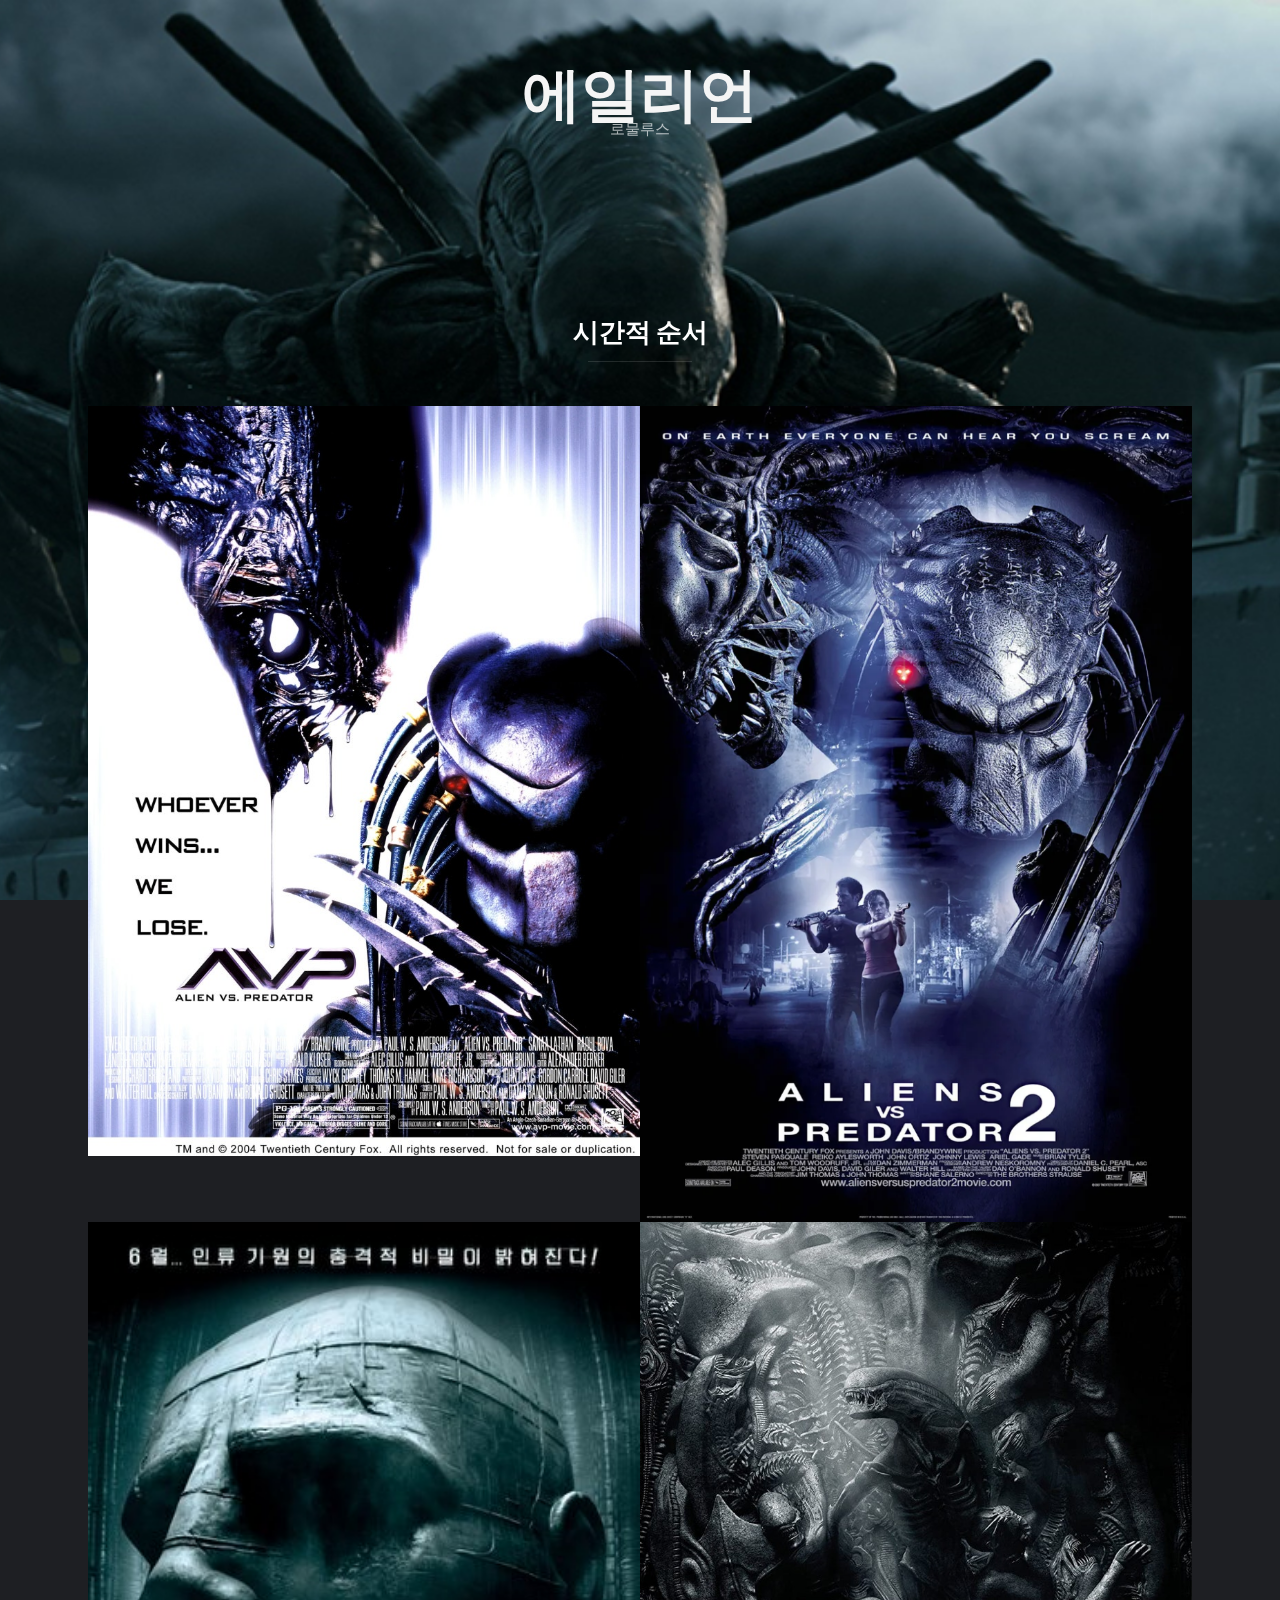
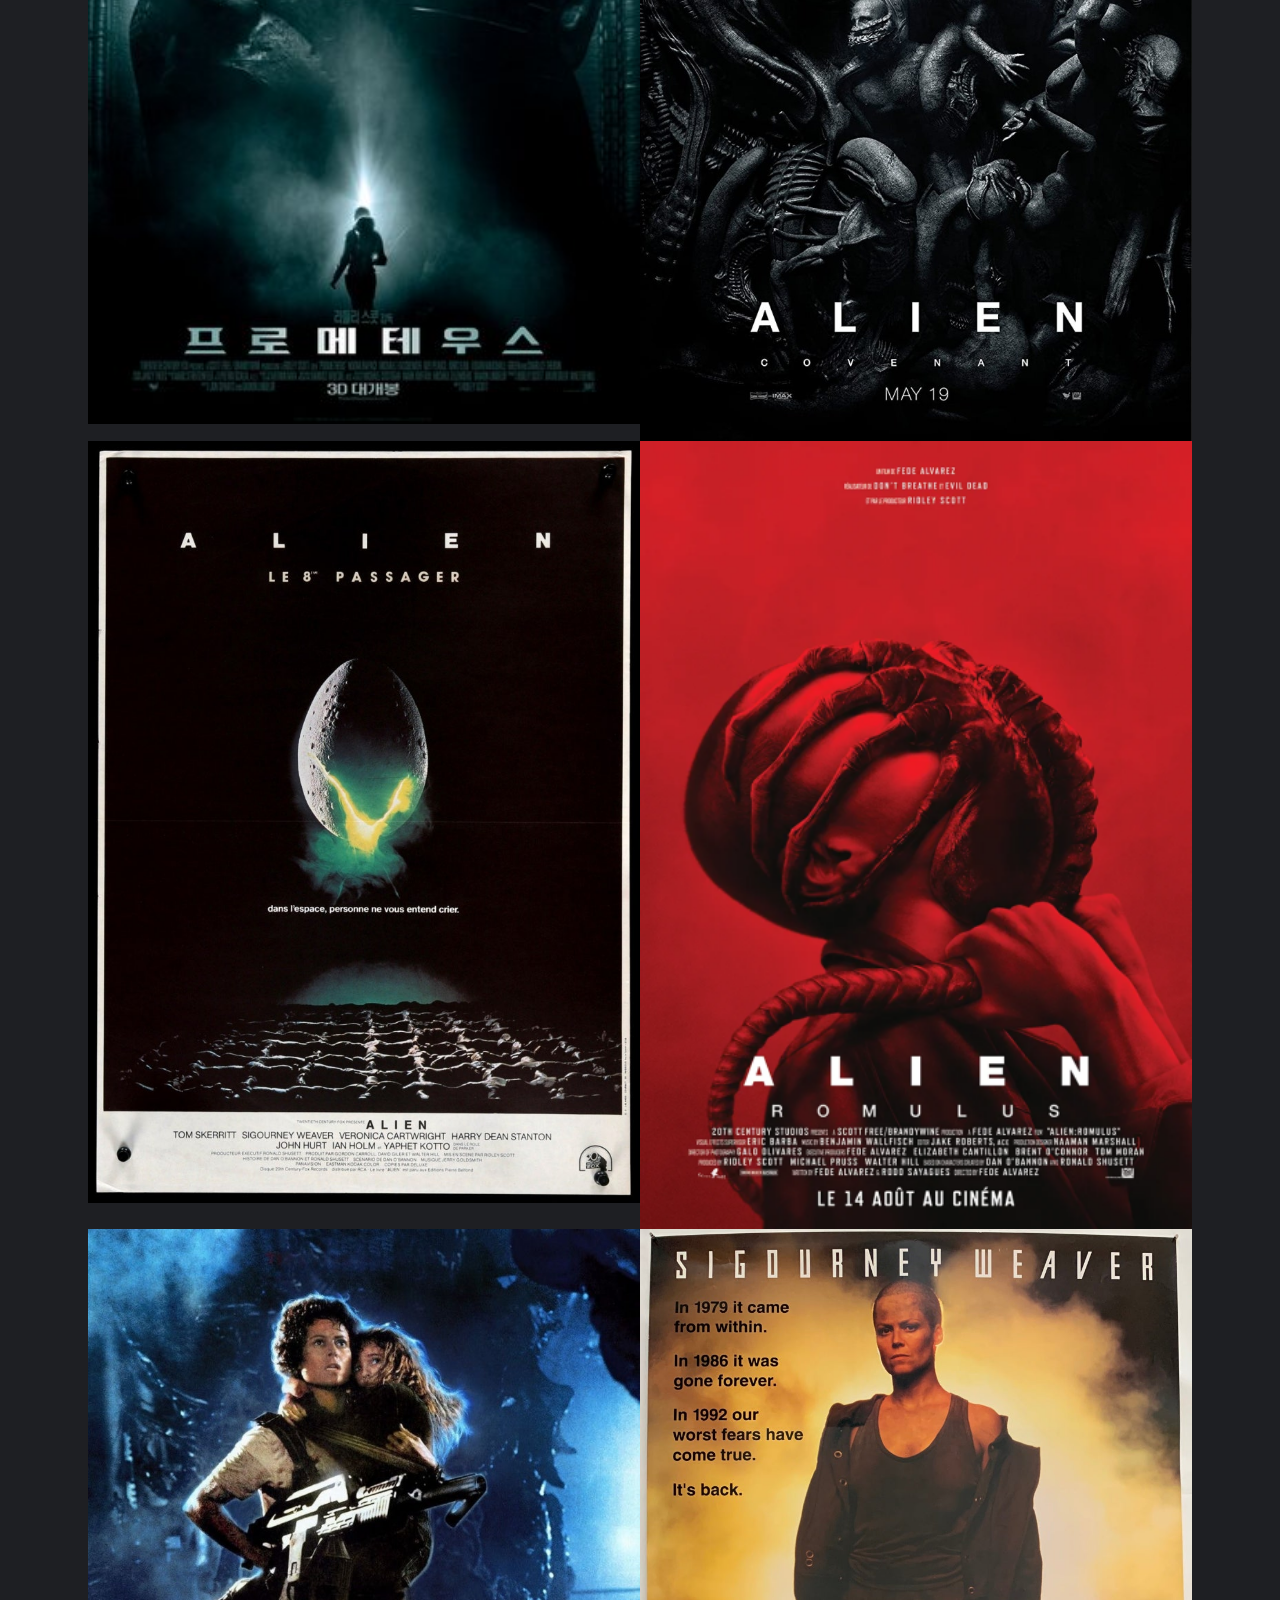
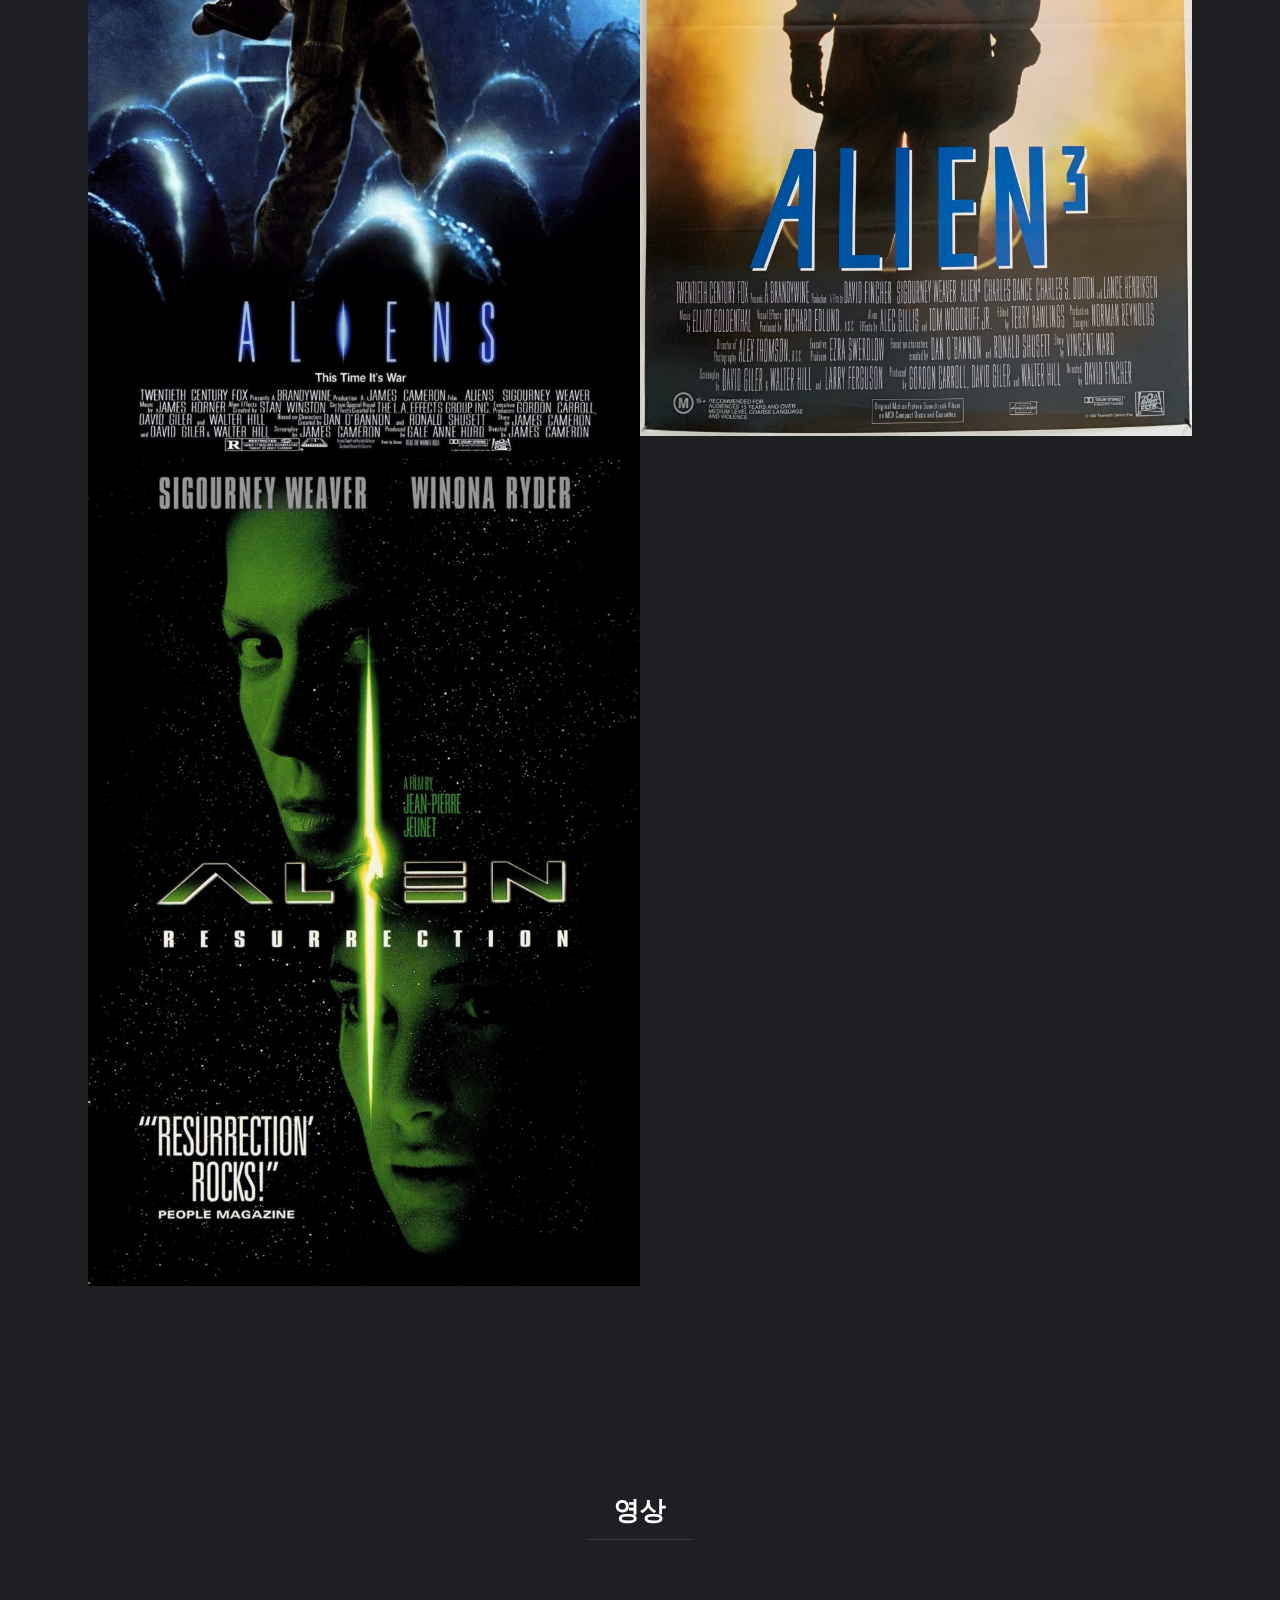
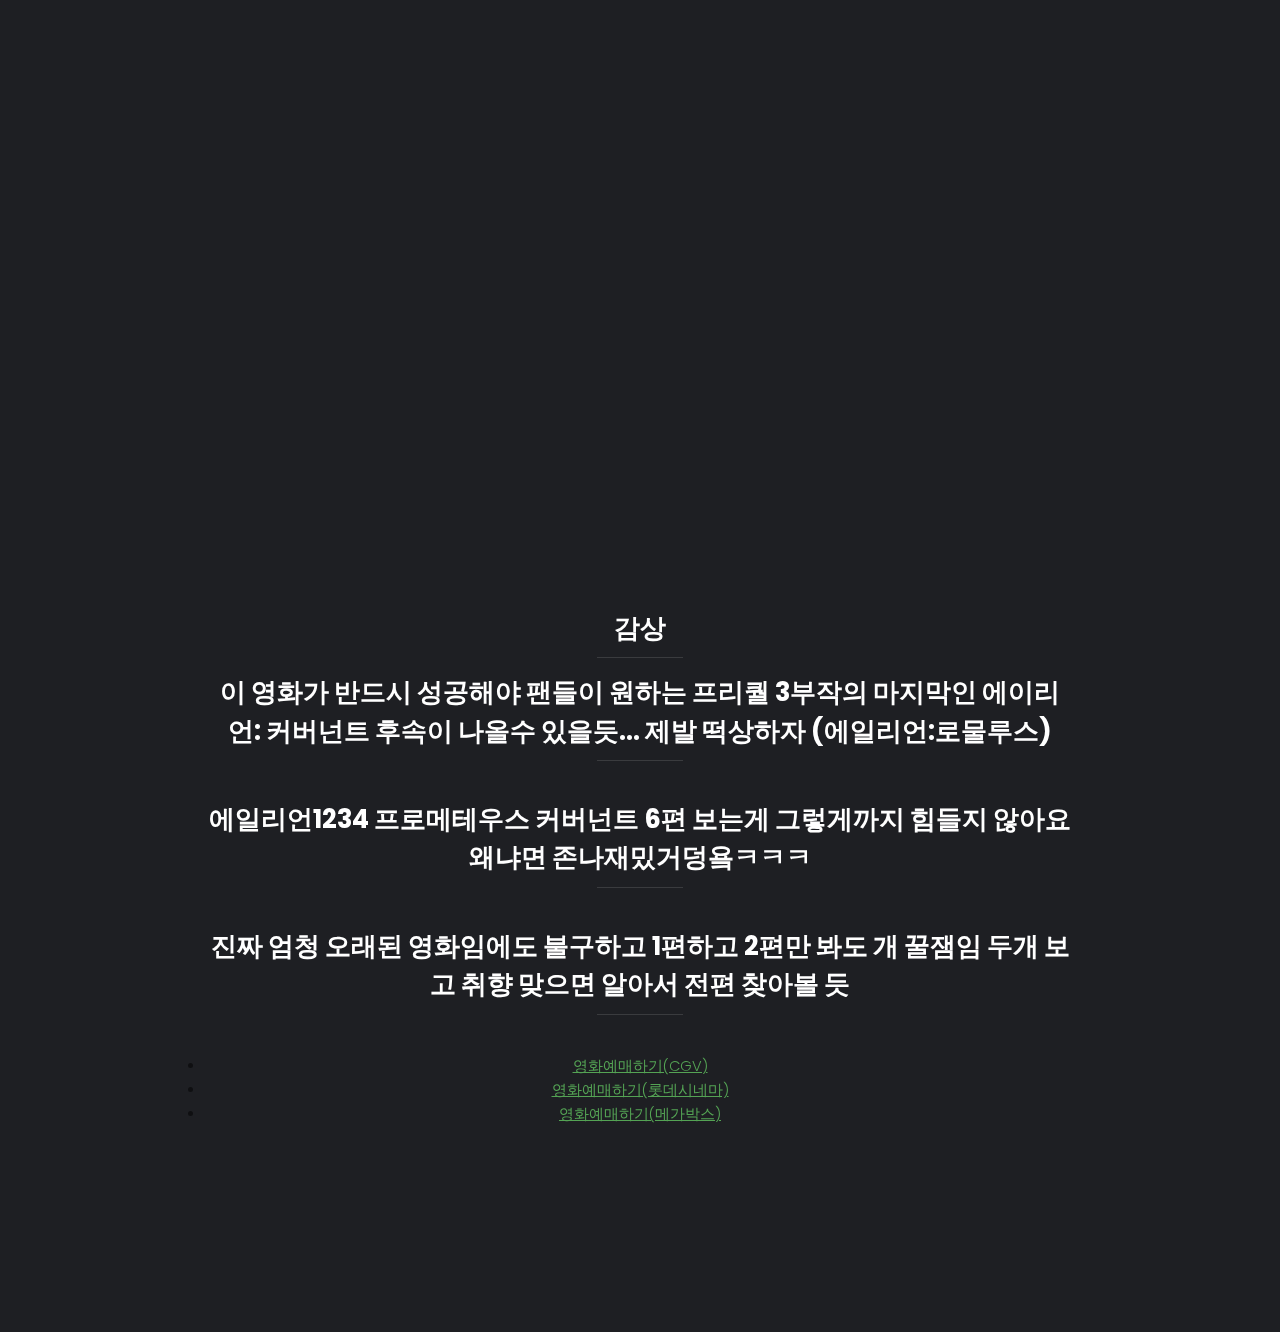
==== commit a9bfcf2c: "1" ====
--- a/index.html
+++ b/index.html
@@ -10,116 +10,112 @@
 		<meta charset="utf-8" />
 		<meta name="viewport" content="width=device-width, initial-scale=1" />
 		<link rel="stylesheet" href="assets/css/main.css" />
+		<link rel="stylesheet" href="assets/css/index.css" />
 	</head>
 	<body>
-
 		<!-- Header -->
 			<header id="header">
-				<div class="logo"><a href="#">Caminar <span>by TEMPLATED</span></a></div>
+				<div class="logo"><a href="#">에일리언 <span>로물루스</span></a></div>
 			</header>
+
+			
 
 		<!-- Main -->
 			<section id="main">
-				<div class="inner">
-
-				<!-- One -->
-					<section id="one" class="wrapper style1">
-
-						<div class="image fit flush">
-							<img src="images/pic02.jpg" alt="" />
-						</div>
-						<header class="special">
-							<h2>Fringilla Fermentum Tellus</h2>
-							<p>vehicula urna sed justo bibendum</p>
-						</header>
-						<div class="content">
-							<p>Curabitur eget semper ante. Morbi eleifend ultricies est, a blandit diam vehicula vel. Vestibulum porttitor nisi quis viverra hendrerit. Suspendisse vel volutpat nibh, vel elementum lacus. Maecenas commodo pulvinar dui, at cursus metus imperdiet vel. Vestibulum et efficitur urna. Duis velit nulla, interdum sed felis sit amet, facilisis auctor nunc. Cras luctus urna at risus feugiat scelerisque nec sed diam. </p>
-							<p>Nunc fringilla metus odio, at rutrum augue tristique vel. Nulla ac tellus a neque ullamcorper porta a vitae ipsum. Morbi est sapien, hendrerit quis mi in, aliquam bibendum orci. Vestibulum imperdiet nibh vitae maximus posuere. Aenean sit amet nibh feugiat, condimentum tellus eu, malesuada nunc. Mauris ac pulvinar turpis, sit amet pharetra est. Ut bibendum justo condimentum, vehicula ex vel, venenatis libero. Etiam vehicula urna sed justo bibendum, ac lacinia nunc pulvinar. Integer nec velit orci. Vestibulum pellentesque varius dapibus. Morbi ullamcorper augue est, sed luctus orci fermentum dictum. Nunc tincidunt, nisl consequat convallis viverra, metus nisl ultricies dui, vitae dapibus ligula urna sit amet nibh. Duis ut venenatis enim.</p>
-						</div>
-					</section>
+				<div class="inner"></div>
 
 				<!-- Two -->
-					<section id="two" class="wrapper style2">
-						<header>
-							<h2>Vestibulum Convallis</h2>
-							<p>vehicula urna sed justo bibendum</p>
-						</header>
-						<div class="content">
-							<div class="gallery">
-								<div>
-									<div class="image fit flush">
-										<a href="images/pic03.jpg"><img src="images/pic03.jpg" alt="" /></a>
-									</div>
+				<section id="two" class="wrapper style2">
+					<header>
+						<h2>시간적 순서</h2>
+					</header>
+					<div class="content">
+						<div class="gallery">
+							<div>
+								<div class="image fit flush">
+									<a href="images/AVP.jpg"><img src="images/AVP.jpg" height="50%" alt="" /></a>
 								</div>
-								<div>
-									<div class="image fit flush">
-										<a href="images/pic01.jpg"><img src="images/pic01.jpg" alt="" /></a>
-									</div>
+							</div>
+							<div>
+								<div class="image fit flush">
+									<a href="images/AVP2.png"><img src="images/AVP2.png" alt="" /></a>
 								</div>
-								<div>
-									<div class="image fit flush">
-										<a href="images/pic04.jpg"><img src="images/pic04.jpg" alt="" /></a>
-									</div>
+							</div>
+							<div>
+								<div class="image fit flush">
+									<a href="images/new02.jpg"><img src="images/new02.jpg" alt="" /></a>
 								</div>
-								<div>
-									<div class="image fit flush">
-										<a href="images/pic05.jpg"><img src="images/pic05.jpg" alt="" /></a>
-									</div>
+							</div>
+							<div>
+								<div class="image fit flush">
+									<a href="images/AC.jpg"><img src="images/AC.jpg" alt="" /></a>
+								</div>
+							</div>
+							<div>
+								<div class="image fit flush">
+									<a href="images/A1.jpg"><img src="images/A1.jpg" alt="" /></a>
+								</div>
+							</div>
+							<div>
+								<div class="image fit flush">
+									<a href="images/AL.png"><img src="images/AL.png" alt="" /></a>
+								</div>
+							</div>
+							<div>
+								<div class="image fit flush">
+									<a href="images/A2.jpg"><img src="images/A2.jpg" alt="" /></a>
+								</div>
+							</div>
+							<div>
+								<div class="image fit flush">
+									<a href="images/A3.jpg"><img src="images/A3.jpg" alt="" /></a>
+								</div>
+							</div>
+							<div>
+								<div class="image fit flush">
+									<a href="images/A4.jpg"><img src="images/A4.jpg" alt="" /></a>
 								</div>
 							</div>
 						</div>
-					</section>
+					</div>
+				</section>
 
-				<!-- Three -->
-					<section id="three" class="wrapper">
-						<div class="spotlight">
-							<div class="image flush"><img src="images/pic06.jpg" alt="" /></div>
-							<div class="inner">
-								<h3>Viverra Hendrerit</h3>
-								<p>Curabitur eget semper ante. Morbi eleifend ultricies est, a blandit diam vehicula vel. Vestibulum porttitor nisi quis viverra hendrerit. Suspendisse vel volutpat nibh, vel elementum lacus. Maecenas commodo pulvinar dui, at cursus metus imperdiet vel.</p>
+				<!-- Two -->
+				<section id="two" class="wrapper style2">
+					<header>
+						<h2>영상</h2>
+					</header>
+					<div class="content">
+						<div class="gallery">
+							
+							<div>
+								<iframe width="1000" height="500" src="https://www.youtube.com/embed/yxEvymCh6Hc?si=XB_MiaU83ihzSKru" title="YouTube video player" frameborder="0" allow="accelerometer; autoplay; clipboard-write; encrypted-media; gyroscope; picture-in-picture; web-share" referrerpolicy="strict-origin-when-cross-origin" allowfullscreen></iframe>
 							</div>
 						</div>
-						<div class="spotlight alt">
-							<div class="image flush"><img src="images/pic07.jpg" alt="" /></div>
-							<div  class="inner">
-								<h3>Curabitur Eget</h3>
-								<p>Curabitur eget semper ante. Morbi eleifend ultricies est, a blandit diam vehicula vel. Vestibulum porttitor nisi quis viverra hendrerit. Suspendisse vel volutpat nibh, vel elementum lacus. Maecenas commodo pulvinar dui, at cursus metus imperdiet vel.</p>
-							</div>
-						</div>
-						<div class="spotlight">
-							<div class="image flush"><img src="images/pic08.jpg" alt="" /></div>
-							<div class="inner">
-								<h3>Morbi Eleifend</h3>
-								<p>Curabitur eget semper ante. Morbi eleifend ultricies est, a blandit diam vehicula vel. Vestibulum porttitor nisi quis viverra hendrerit. Suspendisse vel volutpat nibh, vel elementum lacus. Maecenas commodo pulvinar dui, at cursus metus imperdiet vel.</p>
-							</div>
-						</div>
-					</section>
 
-				</div>
-			</section>
+				
+						<section id="two" class="wrapper style2">
+							<header>
+								<h2>감상</h2>
+								<h2>이 영화가 반드시 성공해야 팬들이 원하는 프리퀄 3부작의 마지막인 에이리언: 커버넌트 후속이 나올수 있을듯... 제발 떡상하자 (에일리언:로물루스)</h2>
+								<br>
+								<h2>에일리언1234 프로메테우스 커버넌트 6편 보는게 그렇게까지 힘들지 않아요 왜냐면 존나재밌거덩욬ㅋㅋㅋ</h2>
+								<br>
+								<h2>진짜 엄청 오래된 영화임에도 불구하고 1편하고 2편만 봐도 개 꿀잼임
+									두개 보고 취향 맞으면 알아서 전편 찾아볼 듯</h2>
+									<br>
+									<li><a href="https://www.cgv.co.kr/?NaPm=ct%3Dm0f0rq57%7Cci%3Dcheckout%7Ctr%3Dds%7Ctrx%3Dnull%7Chk%3Df14e81d7b7d15f01d19c38c10fdc14459b8788fc">영화예매하기(CGV)</a></li>
+									<li><a href="https://www.lottecinema.co.kr/NLCHS">영화예매하기(롯데시네마)</a></li>
+									<li><a href="https://www.megabox.co.kr/?NaPm=ct%3Dm0f0slur%7Cci%3Dcheckout%7Ctr%3Dds%7Ctrx%3Dnull%7Chk%3D8dc97b898fc95529d8a8ecbbd284153e1744ae4a">영화예매하기(메가박스)</a></li>
+							</header>
 
-		<!-- Footer -->
-			<footer id="footer">
-				<div class="container">
-					<ul class="icons">
-						<li><a href="#" class="icon fa-twitter"><span class="label">Twitter</span></a></li>
-						<li><a href="#" class="icon fa-facebook"><span class="label">Facebook</span></a></li>
-						<li><a href="#" class="icon fa-instagram"><span class="label">Instagram</span></a></li>
-						<li><a href="#" class="icon fa-envelope-o"><span class="label">Email</span></a></li>
-					</ul>
-				</div>
-			</footer>
+			
 
-		<div class="copyright">
-			Site made with <a href="https://templated.co/">TEMPLATED.CO</a>
-		</div>
+		
+				
 
-		<!-- Scripts -->
-			<script src="assets/js/jquery.min.js"></script>
-			<script src="assets/js/jquery.poptrox.min.js"></script>
-			<script src="assets/js/skel.min.js"></script>
-			<script src="assets/js/util.js"></script>
-			<script src="assets/js/main.js"></script>
+					
 
+				
 	</body>
 </html>--- a/assets/css/main.css
+++ b/assets/css/main.css
@@ -2963,7 +2963,7 @@
 			#header > .logo a {
 				font-size: 4rem;
 				font-weight: 700;
-				color: #FFF;
+				color: #ffffff;
 				text-decoration: none;
 				line-height: 1rem;
 			}
@@ -3109,11 +3109,11 @@
 
 	.wrapper.style2 {
 		background: #1e1f23;
-		padding: 6rem;
+		padding: 10px 15px 20px 25px;
 	}
 
 		.wrapper.style2 header {
-			background: #121315;
+			background: none;
 			border-radius: 4px 4px 0 0;
 		}
 
--- a/assets/css/index.css
+++ b/assets/css/index.css
@@ -0,0 +1,19 @@
+body:after {
+    background-color: none;
+    background-image: url(../../images/new01.jpg);
+}
+
+#header > .logo a {
+    font-size: 4rem;
+    font-weight: 700;
+    color: whitesmoke
+}
+
+#main > .inner {
+   background-color: white;
+}
+
+.wrapper.style2 {
+    background: none;
+    padding: 6rem;
+}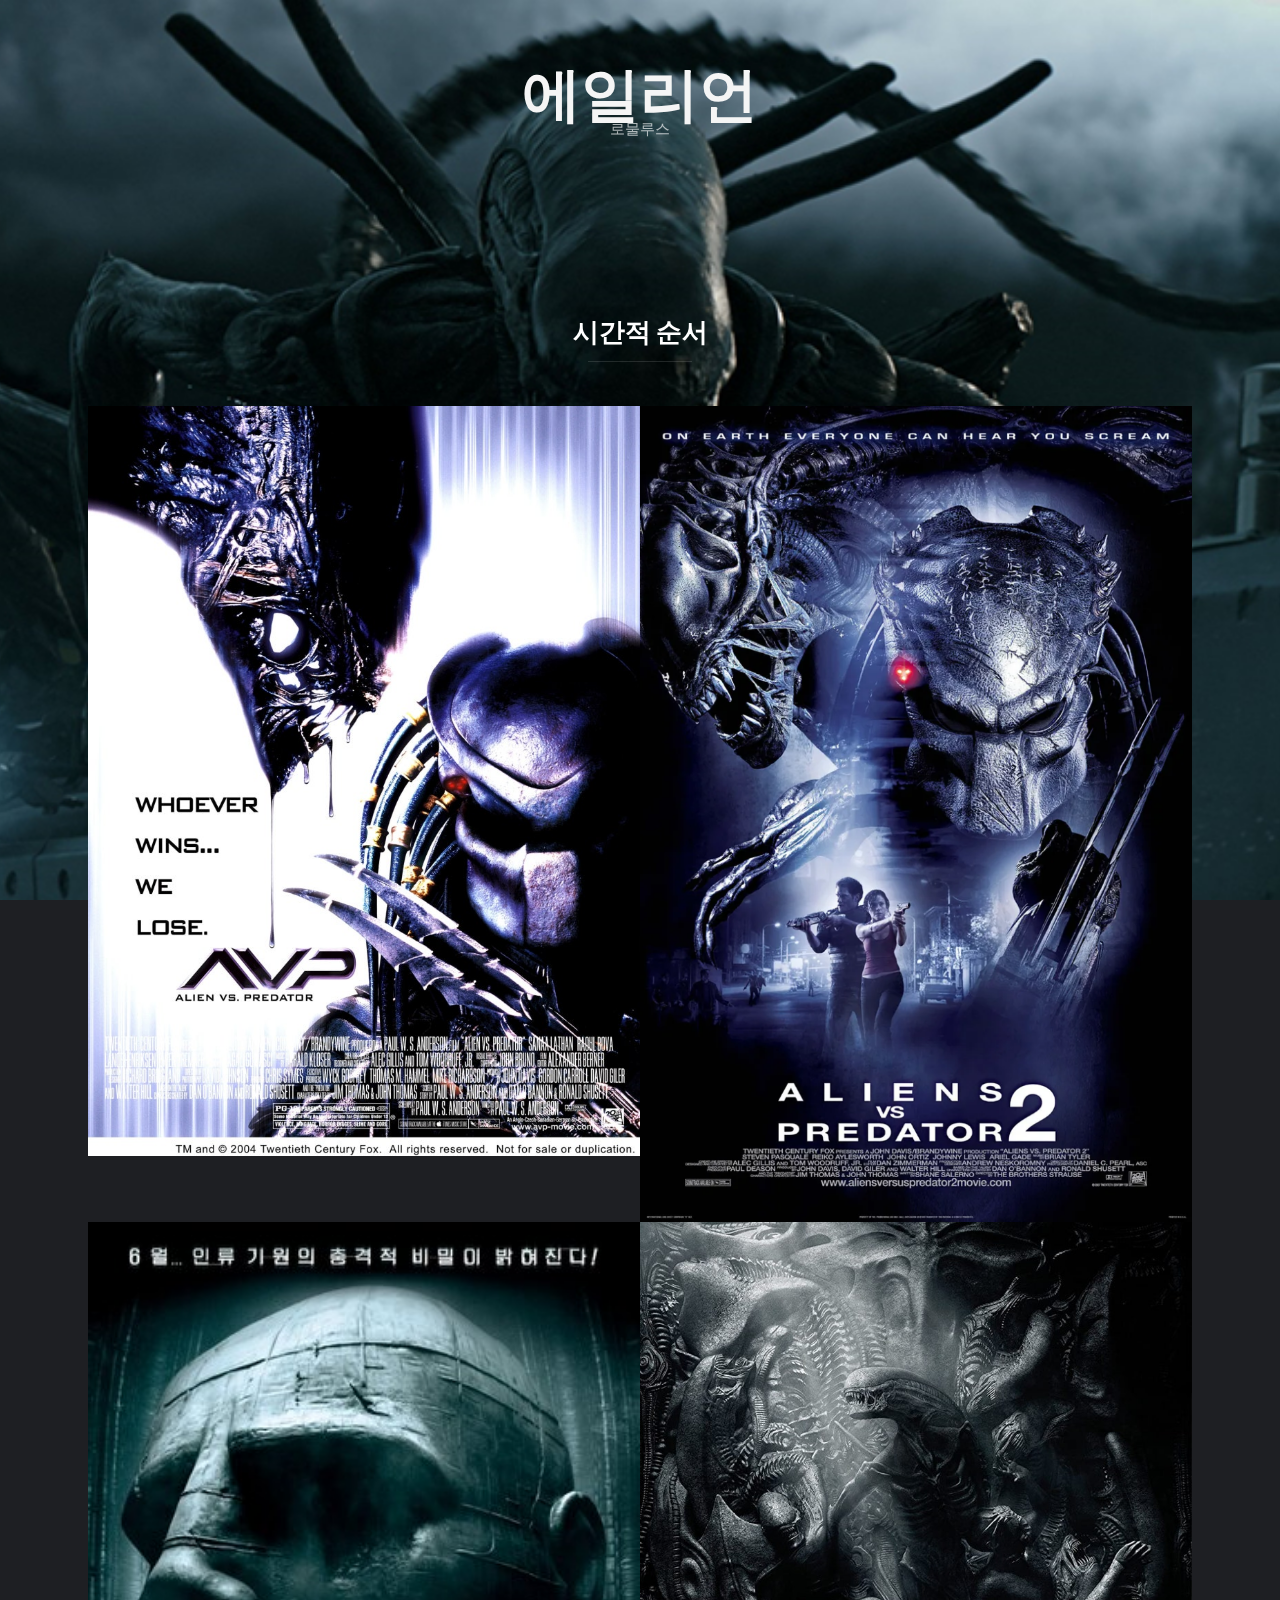
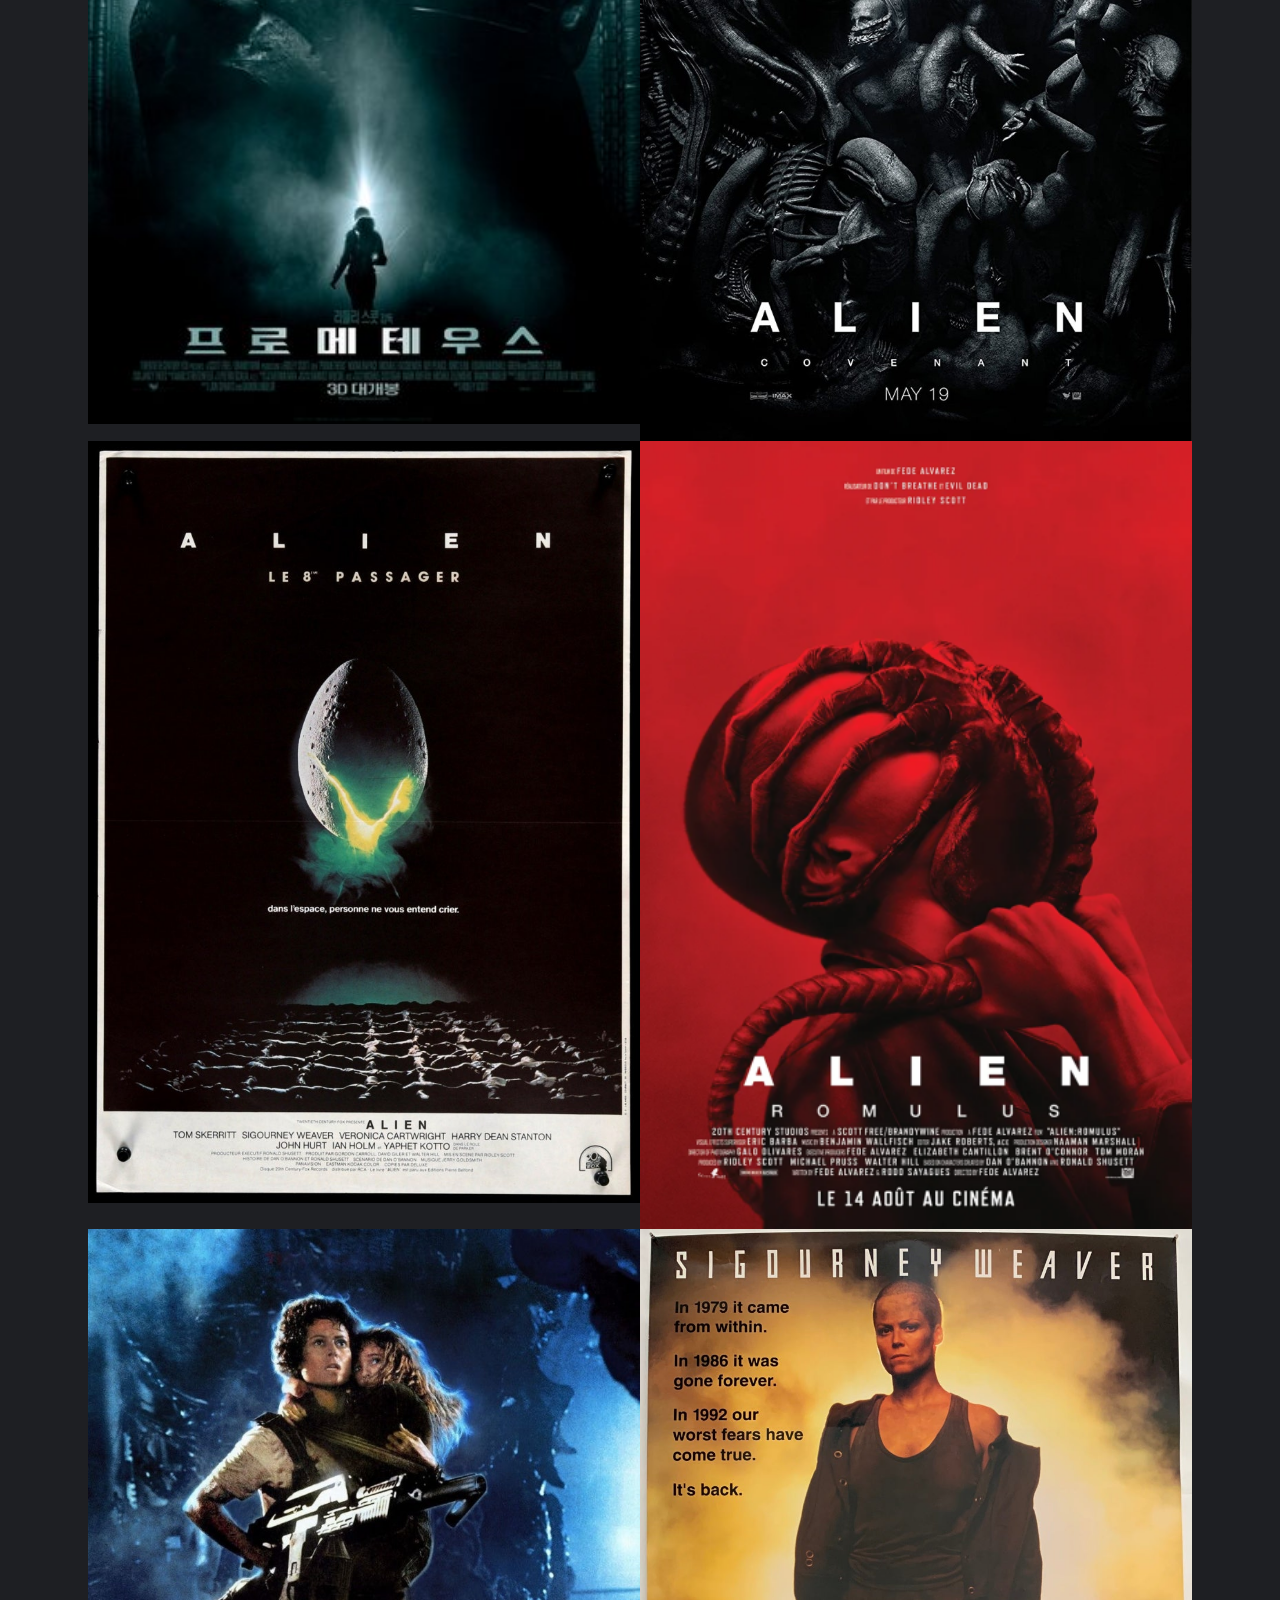
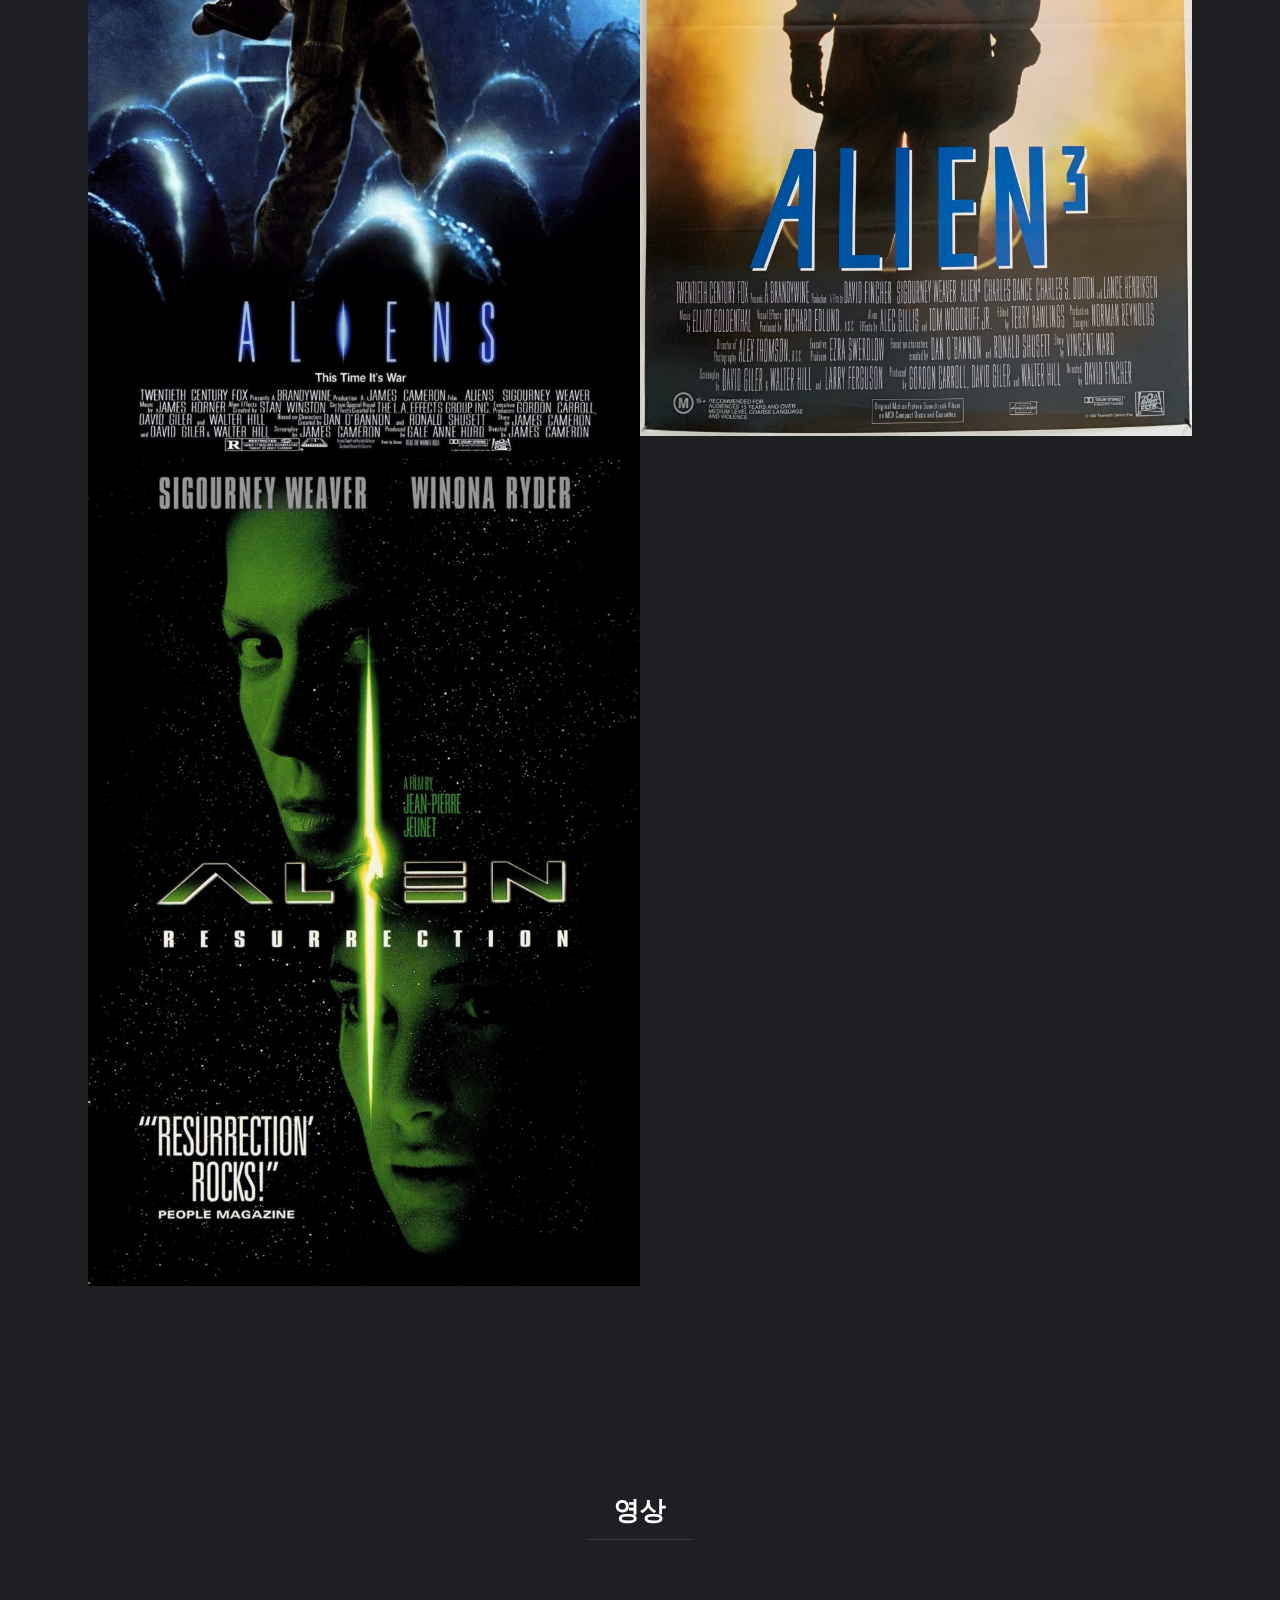
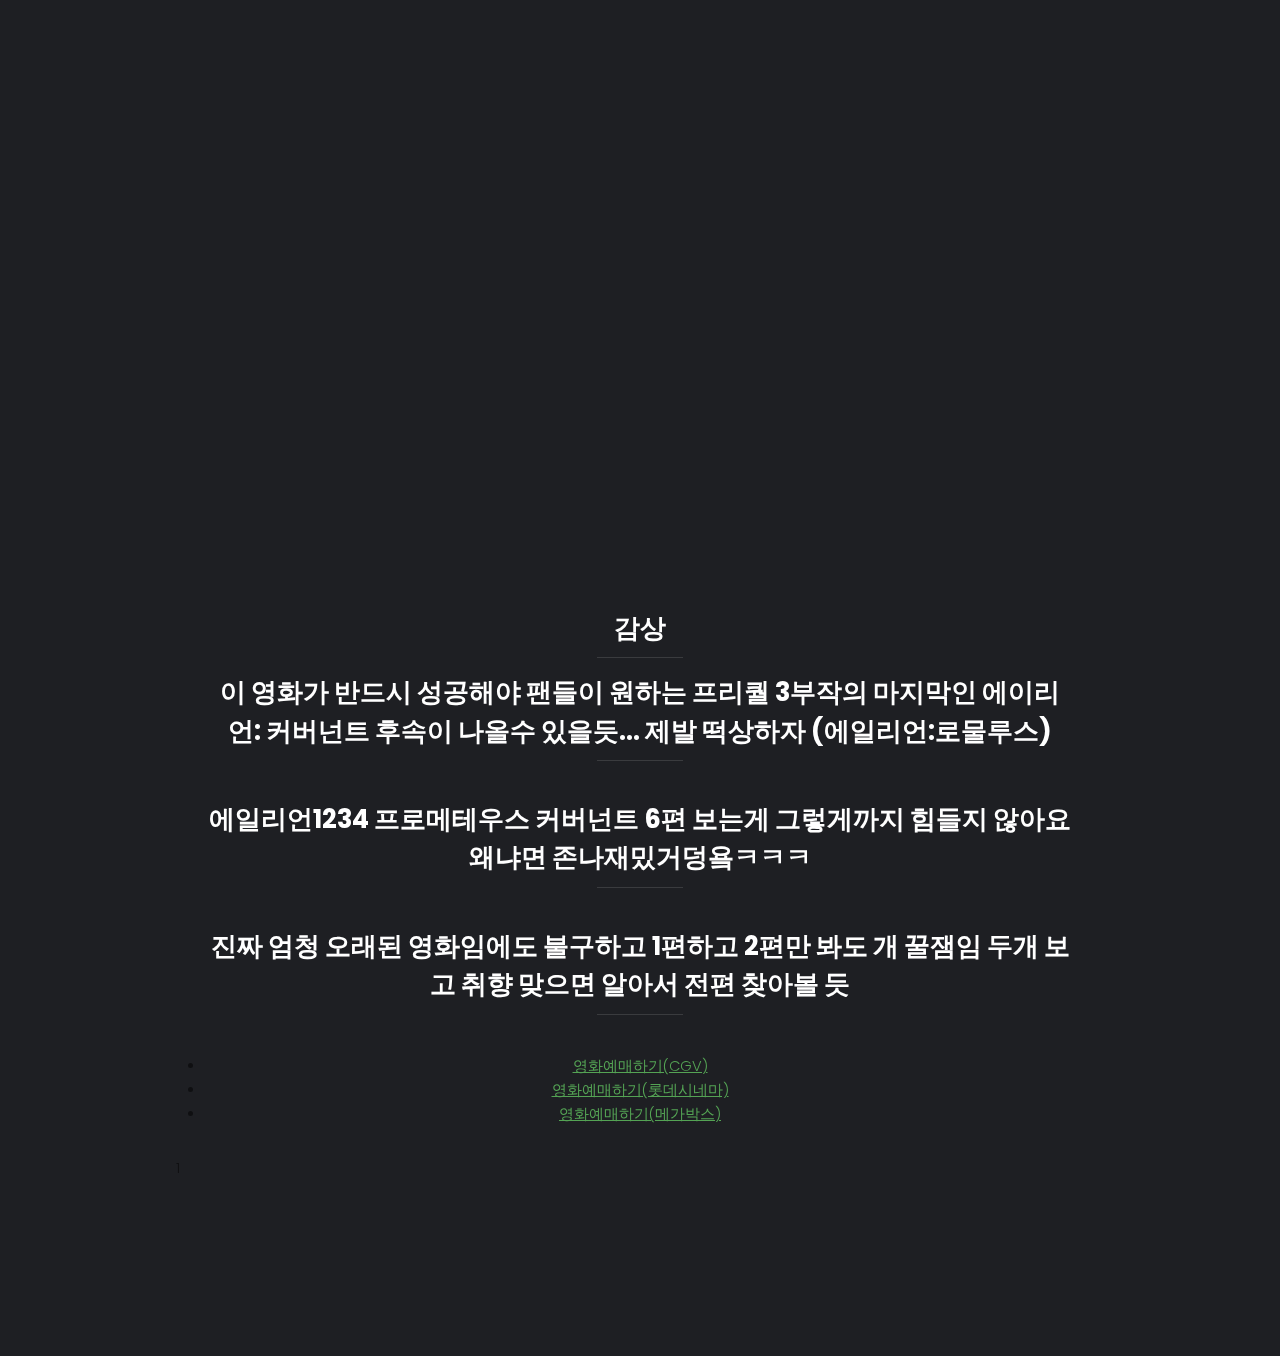
==== commit 17c40b61: "2." ====
--- a/index.html
+++ b/index.html
@@ -111,7 +111,7 @@
 
 			
 
-		
+		1
 				
 
 					
